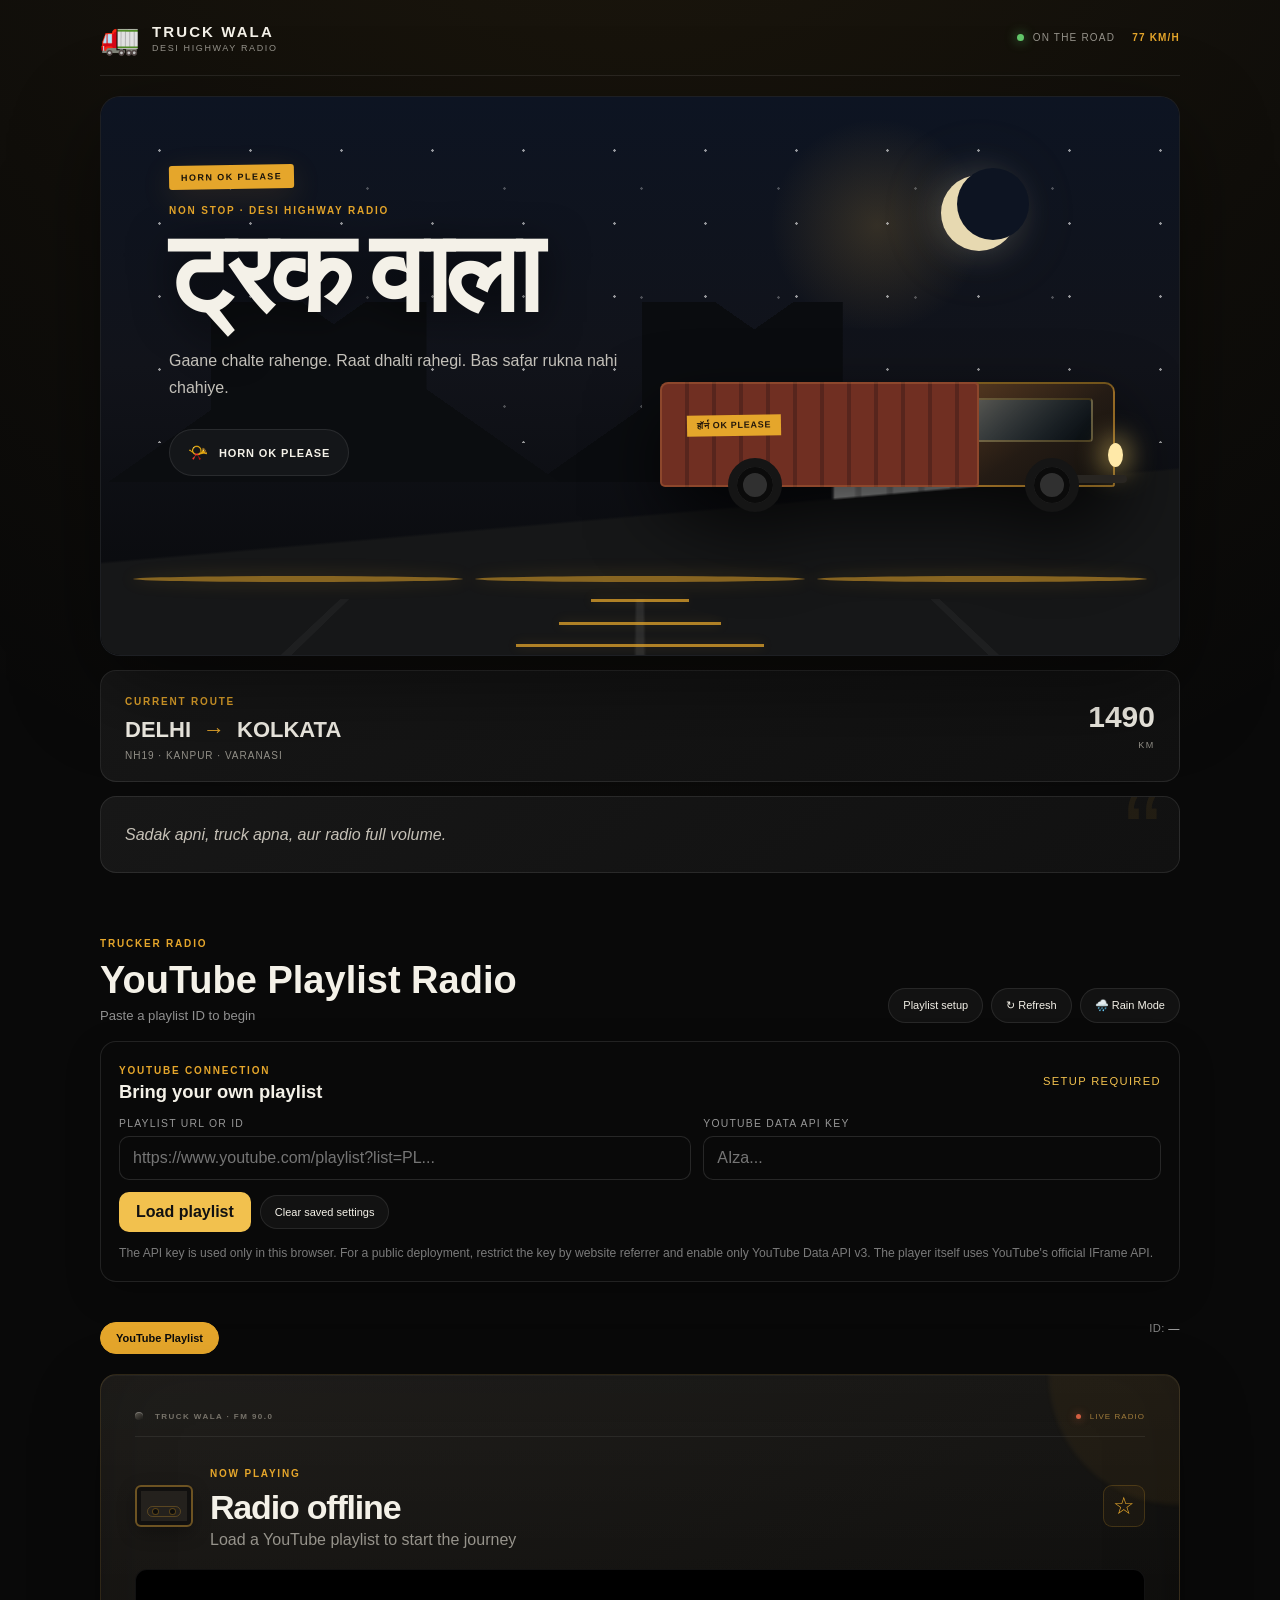
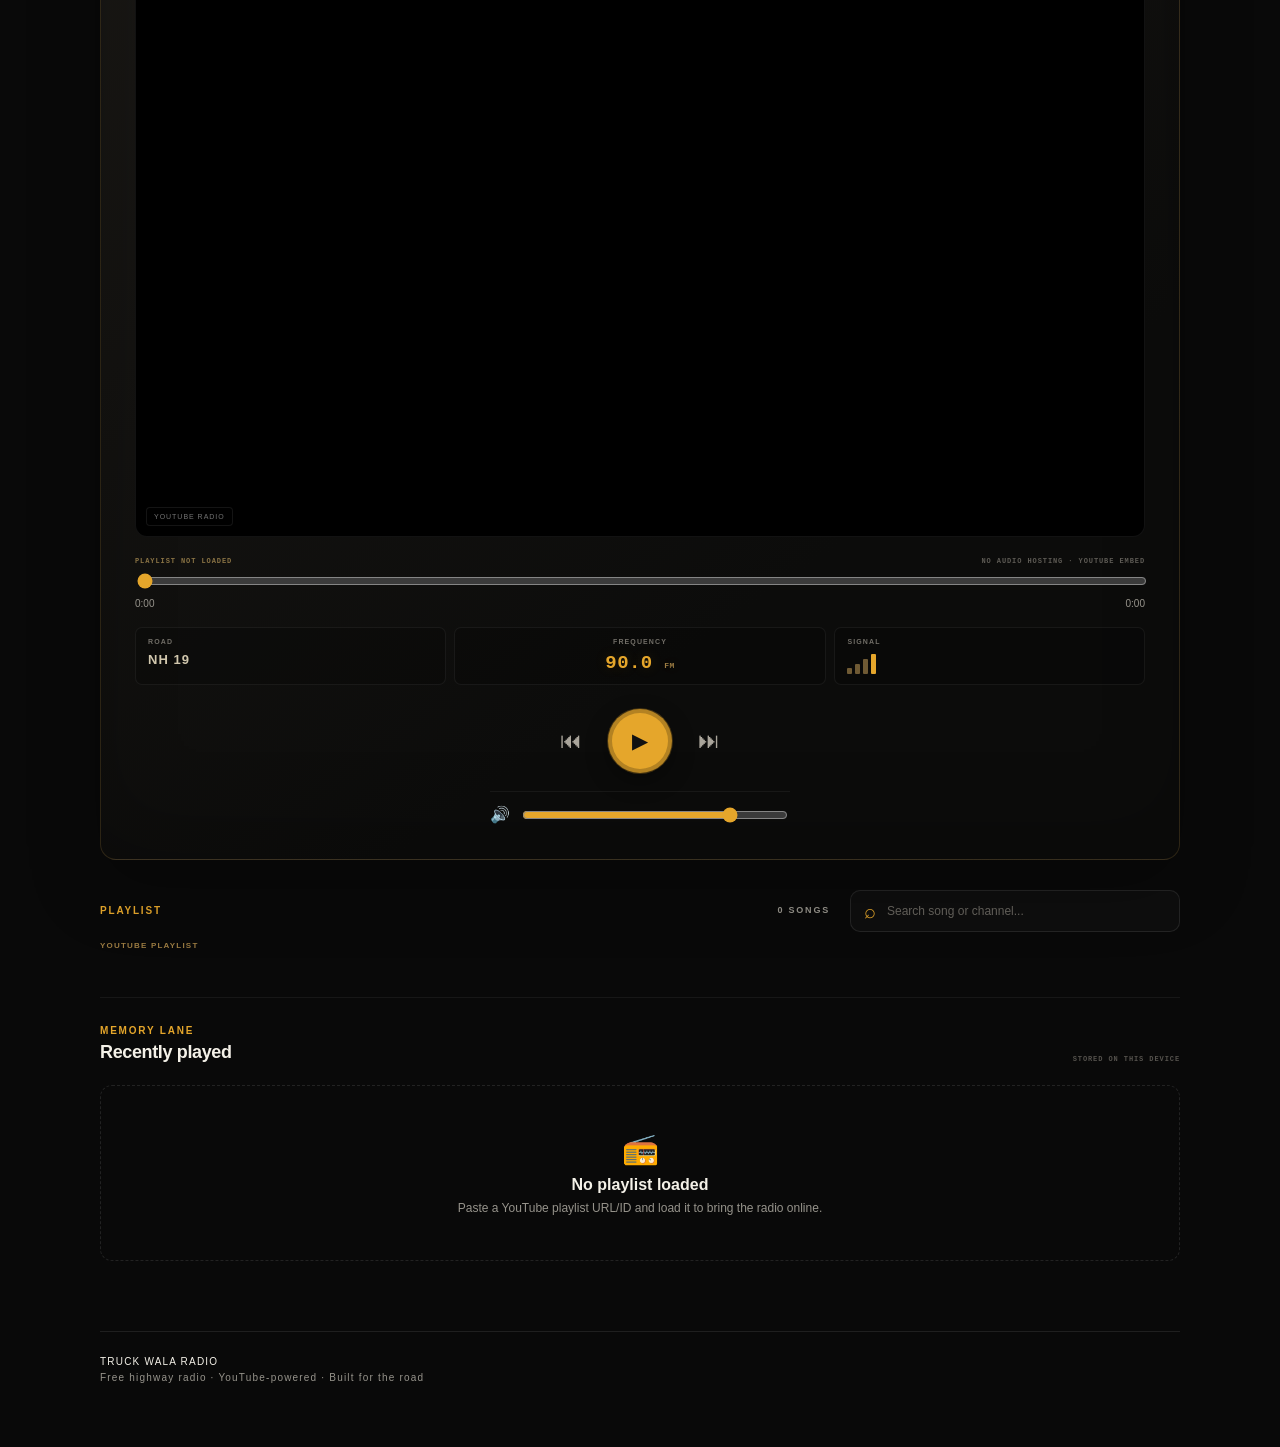
==== index.html @ b1119cc5 "1st Demo" ====
<!DOCTYPE html>
<html lang="en">
<head>
    <meta charset="UTF-8">
    <meta name="viewport" content="width=device-width, initial-scale=1.0">
    <title>Truck Wala Radio — Desi Highway Radio</title>
    <meta name="description" content="Truck Wala Radio — a YouTube-powered desi highway radio experience.">
    <meta name="theme-color" content="#101010">
    <meta name="color-scheme" content="dark">
    <meta property="og:title" content="Truck Wala Radio — Desi Highway Radio">
    <meta property="og:description" content="Paste a YouTube playlist and turn it into a highway radio.">
    <meta property="og:type" content="website">
    <meta name="twitter:card" content="summary_large_image">
    <link rel="manifest" href="manifest.json">
    <link rel="icon" href="favicon.svg" type="image/svg+xml">
    <link rel="stylesheet" href="css/style.css">
</head>
<body>
<div class="app-shell">
    <header class="topbar">
        <a class="brand" href="#" aria-label="Truck Wala Radio home">
            <span class="brand-icon">🚛</span>
            <span><strong>TRUCK WALA</strong><small>DESI HIGHWAY RADIO</small></span>
        </a>
        <div class="top-status"><span class="status-dot"></span><span>ON THE ROAD</span><strong id="speed">77 KM/H</strong></div>
    </header>

    <main>
        <section class="hero">
            <div class="sky"></div><div class="stars"></div><div class="moon"></div><div class="distant-hills"></div>
            <div class="hero-copy">
                <div class="truck-sign">HORN OK PLEASE</div>
                <p class="eyebrow">NON STOP · DESI HIGHWAY RADIO</p>
                <h1>ट्रक वाला</h1>
                <p class="hero-subtitle">Gaane chalte rahenge. Raat dhalti rahegi. Bas safar rukna nahi chahiye.</p>
                <button class="horn-button" id="hornButton" type="button"><span class="horn-icon">📯</span><span>HORN OK PLEASE</span></button>
            </div>
            <div class="truck-visual" aria-hidden="true"><div class="truck-body"><div class="truck-cabin"><div class="windshield"></div><div class="headlight"></div><div class="bumper"></div></div><div class="truck-bed"></div><div class="wheel wheel-front"></div><div class="wheel wheel-back"></div></div></div>
            <div class="highway" aria-hidden="true"><div class="road"></div><div class="road-line road-line-a"></div><div class="road-line road-line-b"></div><div class="road-line road-line-c"></div></div>
            <div class="road-lights" aria-hidden="true"><span></span><span></span><span></span></div>
        </section>

        <section class="route-card"><div><span class="label">CURRENT ROUTE</span><div class="route"><strong>DELHI</strong><span>→</span><strong>KOLKATA</strong></div><p>NH19 · KANPUR · VARANASI</p></div><div class="distance"><strong>1490</strong><span>KM</span></div></section>
        <section class="shayari-card"><span class="quote-mark">“</span><p id="shayari">Raat lambi hai, safar bhi lamba hai... gaane chalte rehne do.</p></section>

        <section class="radio-section">
            <div class="section-heading">
                <div><span class="label">TRUCKER RADIO</span><h2 id="playlistName">YouTube Playlist Radio</h2><p id="playlistOwner" class="playlist-owner">Paste a playlist ID to begin</p></div>
                <div class="heading-actions"><button class="mode-button" id="setupToggleButton" type="button">Playlist setup</button><button class="mode-button" id="refreshPlaylistButton" type="button">↻ Refresh</button><button class="mode-button" id="rainButton" type="button">🌧️ Rain Mode</button></div>
            </div>

            <section class="playlist-setup" id="setupPanel">
                <div class="setup-heading"><div><span class="label">YOUTUBE CONNECTION</span><h3>Bring your own playlist</h3></div><span id="playlistConnectionStatus">SETUP REQUIRED</span></div>
                <div class="setup-grid">
                    <label><span>PLAYLIST URL OR ID</span><input id="playlistInput" type="text" placeholder="https://www.youtube.com/playlist?list=PL..." autocomplete="off"></label>
                    <label><span>YOUTUBE DATA API KEY</span><input id="apiKeyInput" type="password" placeholder="AIza..." autocomplete="off"></label>
                </div>
                <div class="setup-actions"><button id="loadPlaylistButton" class="primary-action" type="button">Load playlist</button><button id="clearSettingsButton" class="mode-button" type="button">Clear saved settings</button></div>
                <p class="setup-help">The API key is used only in this browser. For a public deployment, restrict the key by website referrer and enable only YouTube Data API v3. The player itself uses YouTube's official IFrame API.</p>
            </section>

            <div class="language-tabs" aria-label="Playlist information"><span class="language-tab active">YouTube Playlist</span><span class="playlist-id-badge">ID: <strong id="playlistIdReadout">—</strong></span></div>

            <div class="player-card dashboard-player">
                <div class="dashboard-top"><div class="dashboard-screw"></div><span class="dashboard-label">TRUCK WALA · FM 90.0</span><span class="dashboard-live"><i></i> LIVE RADIO</span></div>
                <div class="now-playing"><div class="cassette-icon" aria-hidden="true"><span></span><span></span></div><div class="now-playing-copy"><span class="playing-label">NOW PLAYING</span><h2 id="songTitle">Radio offline</h2><p id="songArtist">Load a YouTube playlist to start the journey</p></div><button id="favoriteButton" class="favorite-button" type="button" aria-label="Add to favorites" aria-pressed="false">☆</button></div>
                <div class="youtube-container"><div id="youtube-player"></div><div class="video-overlay-label">YOUTUBE RADIO</div></div>
                <div class="player-status-row"><span id="playerAvailability">PLAYLIST NOT LOADED</span><span>NO AUDIO HOSTING · YOUTUBE EMBED</span></div>
                <div id="playerNotice" class="player-notice" hidden></div>
                <div class="progress-area"><input id="seekBar" type="range" min="0" max="100" value="0" aria-label="Song progress"><div class="time-row"><span id="currentTime">0:00</span><span id="duration">0:00</span></div></div>
                <div class="dashboard-readouts"><div><span>ROAD</span><strong>NH 19</strong></div><div class="tuning"><span>FREQUENCY</span><strong>90.0 <small>FM</small></strong></div><div><span>SIGNAL</span><strong class="signal-bars"><i></i><i></i><i></i><i></i></strong></div></div>
                <div class="player-controls"><button id="previousButton" class="control-button" type="button" aria-label="Previous song">⏮</button><button id="playButton" class="play-button" type="button" aria-label="Play or pause">▶</button><button id="nextButton" class="control-button" type="button" aria-label="Next song">⏭</button></div>
                <div class="volume-row"><span>🔊</span><input id="volumeBar" type="range" min="0" max="100" value="80" aria-label="Volume"></div>
            </div>

            <div class="playlist-toolbar"><div class="playlist-header"><span>PLAYLIST</span><strong id="songCount">0 SONGS</strong></div><label class="playlist-search"><span>⌕</span><input id="songSearch" type="search" placeholder="Search song or channel..." autocomplete="off"></label></div>
            <div class="playlist-meta"><span id="playlistLanguage">YOUTUBE PLAYLIST</span><span id="searchResultCount"></span></div>
            <div id="playlist" class="playlist"></div>
            <section class="recent-section" aria-labelledby="recentHeading"><div class="recent-heading"><div><span class="label">MEMORY LANE</span><h3 id="recentHeading">Recently played</h3></div><span>STORED ON THIS DEVICE</span></div><div id="recentList" class="recent-list"></div></section>
            <div id="emptyPlaylist" class="empty-playlist"><span>📻</span><strong>No playlist loaded</strong><p>Paste a YouTube playlist URL/ID and load it to bring the radio online.</p></div>
        </section>
    </main>
    <footer><p>TRUCK WALA RADIO</p><span>Free highway radio · YouTube-powered · Built for the road</span></footer>
</div>
<script src="https://www.youtube.com/iframe_api"></script>
<script src="js/youtube-data.js"></script>
<script src="js/songs.js"></script>
<script src="js/player.js"></script>
<script src="js/app.js"></script>
</body>
</html>
---- css/style.css ----
* {
    box-sizing: border-box;
}

:root {
    --bg: #090909;
    --surface: #111111;
    --surface-2: #171717;
    --border: rgba(255, 255, 255, 0.09);
    --text: #f4f1e8;
    --muted: #96938b;
    --accent: #e5a62b;
    --accent-soft: rgba(229, 166, 43, 0.14);
    --danger: #b94a35;
    --max-width: 1120px;
}

html {
    scroll-behavior: smooth;
}

body {
    margin: 0;
    background:
        radial-gradient(circle at 50% -10%, rgba(229, 166, 43, 0.09), transparent 35%),
        var(--bg);
    color: var(--text);
    font-family: Arial, Helvetica, sans-serif;
    min-height: 100vh;
}

button,
input {
    font: inherit;
}

button {
    cursor: pointer;
}

.app-shell {
    width: min(100%, var(--max-width));
    margin: auto;
    padding: 0 20px 40px;
}

.topbar {
    min-height: 76px;
    display: flex;
    align-items: center;
    justify-content: space-between;
    gap: 20px;
    border-bottom: 1px solid var(--border);
}

.brand {
    display: flex;
    align-items: center;
    gap: 12px;
    color: var(--text);
    text-decoration: none;
}

.brand-icon {
    font-size: 32px;
}

.brand strong,
.brand small {
    display: block;
}

.brand strong {
    font-size: 15px;
    letter-spacing: 0.14em;
}

.brand small {
    color: var(--muted);
    font-size: 9px;
    letter-spacing: 0.18em;
    margin-top: 3px;
}

.top-status {
    display: flex;
    align-items: center;
    gap: 9px;
    color: var(--muted);
    font-size: 10px;
    letter-spacing: 0.12em;
}

.top-status strong {
    color: var(--accent);
    margin-left: 8px;
}

.status-dot {
    width: 7px;
    height: 7px;
    border-radius: 50%;
    background: #62c76a;
    box-shadow: 0 0 12px rgba(98, 199, 106, 0.8);
}

.hero {
    min-height: 440px;
    margin-top: 20px;
    border: 1px solid var(--border);
    border-radius: 20px;
    overflow: hidden;
    position: relative;
    display: flex;
    align-items: flex-end;
    background:
        linear-gradient(180deg, rgba(0,0,0,0.05), rgba(0,0,0,0.9)),
        radial-gradient(circle at 70% 35%, rgba(229,166,43,0.18), transparent 20%),
        linear-gradient(145deg, #151515, #050505 65%);
}

.hero::before {
    content: "🚛";
    position: absolute;
    right: 7%;
    bottom: 5%;
    font-size: clamp(100px, 20vw, 230px);
    filter: grayscale(1);
    opacity: 0.82;
    transform: scaleX(-1);
}

.hero-glow {
    position: absolute;
    inset: auto 0 0;
    height: 35%;
    background: linear-gradient(transparent, rgba(229,166,43,0.08));
}

.hero-content {
    position: relative;
    z-index: 2;
    padding: clamp(28px, 6vw, 65px);
    max-width: 650px;
}

.eyebrow,
.label,
.playing-label,
.playlist-header {
    color: var(--accent);
    font-size: 10px;
    font-weight: 700;
    letter-spacing: 0.18em;
}

.hero h1 {
    margin: 10px 0 0;
    font-size: clamp(55px, 10vw, 105px);
    line-height: 0.95;
    letter-spacing: -0.05em;
}

.hero-subtitle {
    max-width: 430px;
    color: #c0bdb4;
    line-height: 1.6;
    margin: 20px 0 28px;
}

.horn-button,
.mode-button,
.language-tab {
    border: 1px solid var(--border);
    color: var(--text);
    background: rgba(255,255,255,0.04);
    border-radius: 999px;
}

.horn-button {
    display: inline-flex;
    gap: 10px;
    align-items: center;
    padding: 13px 18px;
    font-size: 11px;
    font-weight: 700;
    letter-spacing: 0.08em;
}

.horn-button:hover,
.mode-button:hover {
    border-color: rgba(229,166,43,0.55);
    background: var(--accent-soft);
}

.road-lights {
    position: absolute;
    bottom: 18px;
    left: 7%;
    right: 7%;
    display: flex;
    gap: 12px;
    opacity: 0.35;
}

.road-lights span {
    height: 2px;
    flex: 1;
    background: linear-gradient(90deg, transparent, var(--accent), transparent);
}

.route-card,
.shayari-card,
.player-card {
    border: 1px solid var(--border);
    background: linear-gradient(145deg, var(--surface-2), var(--surface));
    border-radius: 16px;
}

.route-card {
    margin-top: 14px;
    padding: 20px 24px;
    display: flex;
    justify-content: space-between;
    align-items: center;
}

.route {
    display: flex;
    align-items: center;
    gap: 12px;
    margin-top: 8px;
    font-size: 22px;
}

.route span {
    color: var(--accent);
}

.route-card p {
    margin: 7px 0 0;
    color: var(--muted);
    font-size: 10px;
    letter-spacing: 0.1em;
}

.distance {
    text-align: right;
}

.distance strong {
    display: block;
    font-size: 30px;
}

.distance span {
    color: var(--muted);
    font-size: 9px;
    letter-spacing: 0.18em;
}

.shayari-card {
    margin-top: 14px;
    padding: 24px;
    position: relative;
    overflow: hidden;
}

.quote-mark {
    position: absolute;
    right: 18px;
    top: -20px;
    font-size: 110px;
    line-height: 1;
    color: var(--accent);
    opacity: 0.08;
}

.shayari-card p {
    margin: 0;
    color: #c6c1b7;
    font-style: italic;
    line-height: 1.7;
}

.radio-section {
    margin-top: 60px;
}

.section-heading {
    display: flex;
    align-items: flex-end;
    justify-content: space-between;
    gap: 20px;
}

.section-heading h2 {
    margin: 8px 0 0;
    font-size: clamp(25px, 5vw, 38px);
}

.mode-button {
    padding: 10px 14px;
    font-size: 11px;
}

.language-tabs {
    display: flex;
    gap: 8px;
    overflow-x: auto;
    padding: 20px 0;
    scrollbar-width: none;
}

.language-tabs::-webkit-scrollbar {
    display: none;
}

.language-tab {
    padding: 9px 15px;
    white-space: nowrap;
    color: var(--muted);
    font-size: 11px;
}

.language-tab.active {
    color: #0c0c0c;
    background: var(--accent);
    border-color: var(--accent);
    font-weight: 700;
}

.player-card {
    padding: clamp(20px, 5vw, 34px);
}

.now-playing {
    margin-bottom: 18px;
}

.now-playing h2 {
    margin: 7px 0 4px;
    font-size: clamp(25px, 5vw, 38px);
}

.now-playing p {
    color: var(--muted);
    margin: 0;
}

.youtube-container {
    position: relative;
    width: 100%;
    aspect-ratio: 16 / 9;
    overflow: hidden;
    border-radius: 12px;
    background: #000;
    margin: 20px 0;
}

.youtube-container iframe {
    width: 100%;
    height: 100%;
    border: 0;
}

.progress-area input,
.volume-row input {
    width: 100%;
    accent-color: var(--accent);
}

.time-row {
    display: flex;
    justify-content: space-between;
    color: var(--muted);
    font-size: 10px;
    margin-top: 5px;
}

.player-controls {
    display: flex;
    align-items: center;
    justify-content: center;
    gap: 20px;
    margin: 20px 0;
}

.control-button,
.play-button {
    border: 0;
    color: var(--text);
    background: transparent;
}

.control-button {
    font-size: 22px;
}

.play-button {
    width: 58px;
    height: 58px;
    border-radius: 50%;
    color: #111;
    background: var(--accent);
    font-size: 21px;
    box-shadow: 0 0 30px rgba(229,166,43,0.15);
}

.volume-row {
    max-width: 300px;
    margin: auto;
    display: flex;
    align-items: center;
    gap: 10px;
}

.playlist-header {
    display: flex;
    justify-content: space-between;
    margin: 30px 2px 10px;
}

.playlist-header strong {
    color: var(--muted);
    font-size: 9px;
}

.playlist {
    display: grid;
    gap: 4px;
}

.song-row {
    width: 100%;
    border: 1px solid transparent;
    background: transparent;
    color: var(--text);
    padding: 14px 12px;
    display: grid;
    grid-template-columns: 42px 1fr auto;
    align-items: center;
    text-align: left;
    border-radius: 10px;
}

.song-row:hover {
    background: rgba(255,255,255,0.035);
}

.song-row.active {
    border-color: rgba(229,166,43,0.2);
    background: var(--accent-soft);
}

.song-number {
    color: var(--muted);
    font-size: 11px;
}

.song-name {
    font-size: 14px;
    font-weight: 600;
}

.song-artist {
    color: var(--muted);
    font-size: 11px;
    margin-top: 3px;
}

.song-play {
    color: var(--accent);
}

footer {
    border-top: 1px solid var(--border);
    margin-top: 70px;
    padding: 24px 0;
    color: var(--muted);
    font-size: 10px;
    letter-spacing: 0.12em;
}

footer p {
    color: var(--text);
    margin: 0 0 5px;
}

.rain-mode::before {
    content: "";
    position: fixed;
    inset: 0;
    pointer-events: none;
    z-index: 50;
    opacity: 0.16;
    background-image:
        linear-gradient(105deg, transparent 46%, rgba(180,210,255,0.7) 47%, transparent 49%);
    background-size: 12px 24px;
    animation: rain 0.25s linear infinite;
}

@keyframes rain {
    to {
        background-position: 12px 24px;
    }
}

@media (max-width: 650px) {
    .app-shell {
        padding-inline: 12px;
    }

    .topbar {
        min-height: 64px;
    }

    .top-status span:not(.status-dot),
    .top-status strong {
        display: none;
    }

    .hero {
        min-height: 400px;
    }

    .route-card {
        padding: 17px;
    }

    .route {
        font-size: 17px;
    }

    .distance strong {
        font-size: 23px;
    }

    .section-heading {
        align-items: flex-start;
        flex-direction: column;
    }

    .youtube-container {
        aspect-ratio: 16 / 9;
    }
}


/* =========================================================
   TRUCK WALA CINEMATIC HERO
   ========================================================= */

.hero {
    min-height: 560px;
    margin-top: 20px;
    border: 1px solid rgba(255,255,255,0.09);
    border-radius: 20px;
    overflow: hidden;
    position: relative;
    isolation: isolate;
    display: block;
    background: #07090d;
    box-shadow:
        0 30px 90px rgba(0,0,0,0.45),
        inset 0 1px rgba(255,255,255,0.04);
}

.hero .sky {
    position: absolute;
    inset: 0;
    z-index: -8;
    background:
        radial-gradient(circle at 72% 23%, rgba(246,190,78,0.16), transparent 12%),
        linear-gradient(180deg, #0d1422 0%, #11131a 48%, #08090b 100%);
}

.stars {
    position: absolute;
    inset: 0 0 38%;
    z-index: -7;
    opacity: 0.75;
    background-image:
        radial-gradient(circle, rgba(255,255,255,0.75) 0 1px, transparent 1.5px),
        radial-gradient(circle, rgba(255,255,255,0.35) 0 1px, transparent 1.5px);
    background-size: 91px 73px, 137px 109px;
    background-position: 13px 17px, 61px 37px;
}

.moon {
    position: absolute;
    width: 76px;
    height: 76px;
    right: 15%;
    top: 14%;
    border-radius: 50%;
    z-index: -5;
    background: #e7d9b1;
    box-shadow:
        0 0 35px rgba(231,217,177,0.24),
        0 0 90px rgba(231,217,177,0.08);
}

.moon::after {
    content: "";
    position: absolute;
    width: 72px;
    height: 72px;
    left: 16px;
    top: -7px;
    border-radius: 50%;
    background: #0d1422;
}

.distant-hills {
    position: absolute;
    left: -5%;
    right: -5%;
    bottom: 31%;
    height: 180px;
    z-index: -4;
    background:
        linear-gradient(145deg, transparent 50%, #0b0d10 50%) 0 100% / 32% 100% no-repeat,
        linear-gradient(215deg, transparent 50%, #0b0d10 50%) 22% 100% / 37% 100% no-repeat,
        linear-gradient(145deg, transparent 50%, #0a0c0f 50%) 53% 100% / 30% 100% no-repeat,
        linear-gradient(215deg, transparent 50%, #0a0c0f 50%) 76% 100% / 34% 100% no-repeat;
}

.hero-copy {
    position: relative;
    z-index: 5;
    width: min(650px, 65%);
    padding: clamp(35px, 6vw, 68px);
}

.truck-sign {
    display: inline-block;
    padding: 7px 12px;
    margin-bottom: 16px;
    color: #17120a;
    background: var(--accent);
    border-radius: 3px;
    font-size: 9px;
    font-weight: 900;
    letter-spacing: 0.16em;
    transform: rotate(-1deg);
    box-shadow: 0 8px 30px rgba(229,166,43,0.13);
}

.hero-copy h1 {
    margin: 8px 0 0;
    font-size: clamp(58px, 10vw, 112px);
    line-height: 0.9;
    letter-spacing: -0.06em;
    text-shadow: 0 10px 40px rgba(0,0,0,0.65);
}

.hero-copy .eyebrow {
    margin: 0;
}

.hero-subtitle {
    position: relative;
    max-width: 450px;
    color: #c3c0b9;
    line-height: 1.7;
    margin: 22px 0 28px;
}

.horn-button {
    position: relative;
    overflow: hidden;
    transition: transform 160ms ease, background 160ms ease, border-color 160ms ease;
}

.horn-button::before {
    content: "";
    position: absolute;
    inset: 0;
    background: linear-gradient(110deg, transparent, rgba(255,255,255,0.08), transparent);
    transform: translateX(-120%);
    transition: transform 450ms ease;
}

.horn-button:hover::before {
    transform: translateX(120%);
}

.horn-icon {
    font-size: 16px;
}

.truck-visual {
    position: absolute;
    z-index: 3;
    right: 4%;
    bottom: 22%;
    width: min(520px, 48%);
    height: 230px;
    pointer-events: none;
    filter: drop-shadow(0 30px 35px rgba(0,0,0,0.7));
}

.truck-body {
    position: absolute;
    left: 8%;
    right: 4%;
    bottom: 45px;
    height: 120px;
}

.truck-cabin {
    position: absolute;
    right: 0;
    bottom: 0;
    width: 37%;
    height: 105px;
    border-radius: 10px 10px 3px 3px;
    background:
        linear-gradient(145deg, #5a3b21, #241b14 55%, #12100e);
    border: 2px solid rgba(229,166,43,0.45);
}

.windshield {
    position: absolute;
    left: 14%;
    right: 12%;
    top: 14%;
    height: 43%;
    border: 2px solid rgba(229,166,43,0.25);
    border-radius: 4px;
    background:
        linear-gradient(135deg, rgba(115,159,182,0.35), rgba(4,10,16,0.9));
}

.headlight {
    position: absolute;
    right: -10px;
    bottom: 18px;
    width: 15px;
    height: 24px;
    border-radius: 50%;
    background: #ffe9a8;
    box-shadow: 0 0 24px 9px rgba(255,218,113,0.4);
}

.bumper {
    position: absolute;
    right: -14px;
    bottom: 2px;
    width: 70px;
    height: 8px;
    border-radius: 8px;
    background: #282521;
}

.truck-bed {
    position: absolute;
    left: 0;
    bottom: 0;
    width: 70%;
    height: 105px;
    border-radius: 8px 4px 4px 5px;
    background:
        repeating-linear-gradient(
            90deg,
            #702f22 0 23px,
            #57251d 23px 27px
        );
    border: 2px solid rgba(210,126,67,0.3);
}

.truck-bed::before {
    content: "हॉर्न OK PLEASE";
    position: absolute;
    left: 8%;
    top: 30%;
    padding: 5px 10px;
    color: #24180b;
    background: var(--accent);
    font-size: 9px;
    font-weight: 900;
    letter-spacing: 0.08em;
    transform: rotate(-1deg);
}

.wheel {
    position: absolute;
    bottom: -25px;
    width: 54px;
    height: 54px;
    border: 9px solid #151515;
    border-radius: 50%;
    background: #303030;
    box-shadow: inset 0 0 0 6px #0b0b0b;
}

.wheel-front {
    right: 8%;
}

.wheel-back {
    left: 15%;
}

.highway {
    position: absolute;
    left: 0;
    right: 0;
    bottom: 0;
    height: 34%;
    z-index: 2;
    overflow: hidden;
    background:
        linear-gradient(175deg, transparent 0 34%, #161718 35% 100%);
}

.road {
    position: absolute;
    inset: 24% -10% -40%;
    transform: perspective(220px) rotateX(28deg);
    transform-origin: 50% 100%;
    background:
        linear-gradient(90deg, transparent 49.4%, rgba(255,255,255,0.09) 49.7% 50.3%, transparent 50.6%);
}

.road::after {
    content: "";
    position: absolute;
    inset: 0;
    background:
        linear-gradient(90deg,
            transparent 0 16%,
            rgba(255,255,255,0.03) 16% 17%,
            transparent 17% 83%,
            rgba(255,255,255,0.03) 83% 84%,
            transparent 84%);
}

.road-line {
    position: absolute;
    width: 9%;
    height: 3px;
    left: 45.5%;
    background: rgba(229,166,43,0.75);
    box-shadow: 0 0 12px rgba(229,166,43,0.18);
}

.road-line-a {
    bottom: 28%;
}

.road-line-b {
    bottom: 16%;
    width: 15%;
    left: 42.5%;
}

.road-line-c {
    bottom: 4%;
    width: 23%;
    left: 38.5%;
}

.road-lights {
    position: absolute;
    z-index: 4;
    left: 3%;
    right: 3%;
    bottom: 13%;
    display: flex;
    justify-content: space-between;
    opacity: 0.55;
}

.road-lights span {
    width: 6px;
    height: 6px;
    border-radius: 50%;
    background: #e5a62b;
    box-shadow: 0 0 16px 5px rgba(229,166,43,0.18);
    animation: roadLight 1.7s ease-in-out infinite alternate;
}

.road-lights span:nth-child(2) {
    animation-delay: 0.5s;
}

.road-lights span:nth-child(3) {
    animation-delay: 1s;
}

@keyframes roadLight {
    from { opacity: 0.35; }
    to { opacity: 1; }
}

@media (max-width: 760px) {
    .hero {
        min-height: 590px;
    }

    .hero-copy {
        width: 100%;
        padding: 32px 24px;
    }

    .hero-copy h1 {
        font-size: clamp(56px, 19vw, 88px);
    }

    .truck-visual {
        right: -4%;
        bottom: 22%;
        width: 78%;
        transform: scale(0.85);
        transform-origin: right bottom;
    }

    .moon {
        right: 13%;
        top: 11%;
        width: 55px;
        height: 55px;
    }

    .moon::after {
        width: 53px;
        height: 53px;
        left: 12px;
        top: -5px;
    }
}

@media (max-width: 480px) {
    .hero {
        min-height: 570px;
    }

    .hero-copy {
        padding: 27px 20px;
    }

    .hero-subtitle {
        max-width: 320px;
        font-size: 13px;
    }

    .truck-visual {
        width: 100%;
        right: -14%;
        bottom: 20%;
        transform: scale(0.7);
    }

    .highway {
        height: 31%;
    }
}


/* =========================================================
   TRUCK DASHBOARD PLAYER
   ========================================================= */

.dashboard-player {
    position: relative;
    overflow: hidden;
    background:
        linear-gradient(180deg, rgba(255,255,255,0.025), transparent 20%),
        linear-gradient(145deg, #1b1916, #0c0c0b 70%);
    border-color: rgba(210,160,73,0.16);
    box-shadow:
        inset 0 1px rgba(255,255,255,0.04),
        inset 0 -30px 80px rgba(0,0,0,0.2),
        0 24px 70px rgba(0,0,0,0.25);
}

.dashboard-player::before {
    content: "";
    position: absolute;
    width: 260px;
    height: 260px;
    right: -130px;
    top: -130px;
    border-radius: 50%;
    background: rgba(229,166,43,0.055);
    filter: blur(2px);
}

.dashboard-top {
    display: flex;
    align-items: center;
    gap: 12px;
    min-height: 28px;
    margin-bottom: 26px;
    padding-bottom: 12px;
    border-bottom: 1px solid rgba(255,255,255,0.07);
}

.dashboard-label {
    color: #77736a;
    font-size: 8px;
    font-weight: 800;
    letter-spacing: 0.18em;
}

.dashboard-live {
    margin-left: auto;
    color: #9c7a3d;
    font-size: 8px;
    letter-spacing: 0.13em;
}

.dashboard-live i {
    display: inline-block;
    width: 5px;
    height: 5px;
    margin-right: 5px;
    border-radius: 50%;
    background: #d25b43;
    box-shadow: 0 0 9px rgba(210,91,67,0.7);
    animation: dashboardPulse 1.2s infinite alternate;
}

.dashboard-screw {
    width: 8px;
    height: 8px;
    border-radius: 50%;
    background: linear-gradient(145deg, #5e5a51, #171614);
    box-shadow: inset 0 1px rgba(255,255,255,0.25);
}

@keyframes dashboardPulse {
    from { opacity: 0.45; }
    to { opacity: 1; }
}

.dashboard-player .now-playing {
    display: flex;
    align-items: center;
    gap: 17px;
    margin-bottom: 20px;
}

.cassette-icon {
    position: relative;
    flex: 0 0 auto;
    width: 58px;
    height: 42px;
    border: 2px solid rgba(229,166,43,0.38);
    border-radius: 6px;
    background: #24211d;
    box-shadow:
        inset 0 0 0 4px #11100f,
        0 6px 18px rgba(0,0,0,0.3);
}

.cassette-icon::before {
    content: "";
    position: absolute;
    left: 10px;
    right: 10px;
    bottom: 8px;
    height: 9px;
    border: 1px solid rgba(229,166,43,0.28);
    border-radius: 8px;
}

.cassette-icon span {
    position: absolute;
    bottom: 10px;
    width: 7px;
    height: 7px;
    border-radius: 50%;
    background: #0d0d0c;
    border: 1px solid rgba(229,166,43,0.35);
}

.cassette-icon span:first-child {
    left: 15px;
}

.cassette-icon span:last-child {
    right: 15px;
}

.dashboard-player .now-playing h2 {
    font-size: clamp(24px, 4vw, 34px);
    letter-spacing: -0.035em;
}

.dashboard-player .youtube-container {
    border: 1px solid rgba(255,255,255,0.07);
    box-shadow: inset 0 0 40px rgba(0,0,0,0.5);
}

.video-overlay-label {
    position: absolute;
    left: 10px;
    bottom: 10px;
    padding: 5px 7px;
    color: rgba(255,255,255,0.45);
    background: rgba(0,0,0,0.65);
    border: 1px solid rgba(255,255,255,0.08);
    border-radius: 4px;
    font-size: 7px;
    letter-spacing: 0.14em;
    pointer-events: none;
}

.dashboard-readouts {
    display: grid;
    grid-template-columns: 1fr 1.2fr 1fr;
    gap: 8px;
    margin-top: 18px;
}

.dashboard-readouts > div {
    min-height: 58px;
    padding: 10px 12px;
    border: 1px solid rgba(255,255,255,0.06);
    border-radius: 7px;
    background: rgba(0,0,0,0.2);
}

.dashboard-readouts span {
    display: block;
    color: #716e67;
    font-size: 7px;
    font-weight: 800;
    letter-spacing: 0.16em;
}

.dashboard-readouts strong {
    display: block;
    margin-top: 7px;
    color: #d1c7ad;
    font-size: 13px;
    letter-spacing: 0.08em;
}

.dashboard-readouts .tuning {
    text-align: center;
}

.dashboard-readouts .tuning strong {
    color: var(--accent);
    font-family: "Courier New", monospace;
    font-size: 19px;
    letter-spacing: 0.02em;
    text-shadow: 0 0 14px rgba(229,166,43,0.16);
}

.dashboard-readouts .tuning small {
    font-size: 8px;
    color: #9b7b42;
}

.signal-bars {
    display: flex !important;
    align-items: flex-end;
    gap: 3px;
    height: 22px;
    margin-top: 4px;
}

.signal-bars i {
    display: block;
    width: 5px;
    height: 6px;
    border-radius: 1px;
    background: #6f5a34;
}

.signal-bars i:nth-child(2) { height: 10px; }
.signal-bars i:nth-child(3) { height: 15px; }
.signal-bars i:nth-child(4) { height: 20px; background: var(--accent); }

.dashboard-player .player-controls {
    margin: 24px 0 18px;
}

.dashboard-player .play-button {
    width: 64px;
    height: 64px;
    border: 4px solid rgba(0,0,0,0.22);
    box-shadow:
        0 0 0 1px rgba(229,166,43,0.25),
        0 8px 22px rgba(0,0,0,0.35);
}

.dashboard-player .control-button {
    color: #aaa59b;
    transition: color 140ms ease, transform 140ms ease;
}

.dashboard-player .control-button:hover {
    color: var(--accent);
    transform: translateY(-2px);
}

.dashboard-player .volume-row {
    padding-top: 13px;
    border-top: 1px solid rgba(255,255,255,0.055);
}

.dashboard-player .progress-area {
    padding-top: 4px;
}

.dashboard-player input[type="range"] {
    cursor: pointer;
}

@media (max-width: 560px) {
    .dashboard-readouts {
        grid-template-columns: 1fr 1fr;
    }

    .dashboard-readouts .tuning {
        order: -1;
        grid-column: 1 / -1;
    }

    .dashboard-player .now-playing {
        align-items: flex-start;
    }

    .cassette-icon {
        width: 48px;
        height: 36px;
    }

    .dashboard-live {
        display: none;
    }
}


/* =========================================================
   PLAYLIST EXPERIENCE
   ========================================================= */

.playlist-toolbar {
    display: grid;
    grid-template-columns: 1fr minmax(220px, 330px);
    gap: 20px;
    align-items: center;
    margin-top: 30px;
}

.playlist-toolbar .playlist-header {
    margin: 0;
}

.playlist-search {
    min-height: 42px;
    display: flex;
    align-items: center;
    gap: 9px;
    padding: 0 13px;
    border: 1px solid var(--border);
    border-radius: 10px;
    background: rgba(255,255,255,0.025);
    transition: border-color 150ms ease, background 150ms ease;
}

.playlist-search:focus-within {
    border-color: rgba(229,166,43,0.4);
    background: rgba(229,166,43,0.035);
}

.playlist-search > span {
    color: var(--accent);
    font-size: 20px;
    line-height: 1;
}

.playlist-search input {
    width: 100%;
    border: 0;
    outline: 0;
    color: var(--text);
    background: transparent;
    font-size: 12px;
}

.playlist-search input::placeholder {
    color: #66635d;
}

.playlist-search input::-webkit-search-cancel-button {
    filter: grayscale(1);
}

.playlist-meta {
    min-height: 27px;
    display: flex;
    justify-content: space-between;
    align-items: center;
    color: #68655f;
    font-size: 8px;
    font-weight: 800;
    letter-spacing: 0.15em;
}

.playlist-meta span:first-child {
    color: #9b7b42;
}

.song-row {
    position: relative;
    min-height: 68px;
    overflow: hidden;
    transition:
        background 150ms ease,
        border-color 150ms ease,
        transform 150ms ease;
}

.song-row::before {
    content: "";
    position: absolute;
    left: 0;
    top: 9px;
    bottom: 9px;
    width: 2px;
    border-radius: 2px;
    background: transparent;
    transition: background 150ms ease;
}

.song-row:hover {
    transform: translateX(2px);
}

.song-row.active {
    border-color: rgba(229,166,43,0.22);
    background:
        linear-gradient(90deg, rgba(229,166,43,0.075), transparent 65%),
        var(--accent-soft);
}

.song-row.active::before {
    background: var(--accent);
}

.song-row.active .song-number {
    color: var(--accent);
}

.song-row.active .song-name {
    color: #fff4d6;
}

.song-row.active .song-play {
    display: flex;
    align-items: center;
    justify-content: center;
}

.playing-bars {
    height: 16px;
    display: flex;
    align-items: flex-end;
    gap: 2px;
}

.playing-bars i {
    width: 3px;
    height: 7px;
    border-radius: 2px;
    background: var(--accent);
    animation: playingBar 650ms ease-in-out infinite alternate;
}

.playing-bars i:nth-child(2) {
    height: 13px;
    animation-delay: 140ms;
}

.playing-bars i:nth-child(3) {
    height: 9px;
    animation-delay: 280ms;
}

@keyframes playingBar {
    from { transform: scaleY(0.45); }
    to { transform: scaleY(1); }
}

.song-row .song-play {
    min-width: 22px;
    text-align: center;
}

.song-row:not(.active) .song-play {
    opacity: 0.35;
    transition: opacity 150ms ease;
}

.song-row:not(.active):hover .song-play {
    opacity: 1;
    color: var(--accent);
}

.empty-playlist {
    padding: 45px 20px;
    text-align: center;
    border: 1px dashed rgba(255,255,255,0.1);
    border-radius: 12px;
    color: var(--muted);
}

.empty-playlist > span {
    display: block;
    font-size: 30px;
    margin-bottom: 10px;
}

.empty-playlist strong {
    display: block;
    color: var(--text);
}

.empty-playlist p {
    margin: 7px 0 0;
    font-size: 12px;
}

@media (max-width: 680px) {
    .playlist-toolbar {
        grid-template-columns: 1fr;
        gap: 12px;
    }

    .playlist-search {
        min-height: 44px;
    }

    .playlist-meta {
        padding-top: 3px;
    }
}


/* =========================================================
   V7 PRODUCTION PLAYER / MEMORY
   ========================================================= */

.now-playing-copy {
    min-width: 0;
    flex: 1;
}

.favorite-button {
    flex: 0 0 auto;
    width: 42px;
    height: 42px;
    border: 1px solid rgba(229,166,43,.2);
    border-radius: 9px;
    background: rgba(229,166,43,.045);
    color: var(--accent);
    font-size: 24px;
    line-height: 1;
    cursor: pointer;
    transition: transform 140ms ease, background 140ms ease, border-color 140ms ease;
}
.favorite-button:hover {
    transform: translateY(-1px);
    background: rgba(229,166,43,.11);
    border-color: rgba(229,166,43,.42);
}

.player-status-row {
    display: flex;
    justify-content: space-between;
    gap: 12px;
    margin-top: 9px;
    color: #5e5b55;
    font: 800 7px/1.4 "Courier New", monospace;
    letter-spacing: .13em;
}
.player-status-row #playerAvailability {
    color: #8b7445;
}
.player-status-row #playerAvailability.ready {
    color: #91a85d;
}

.player-notice {
    margin-top: 10px;
    padding: 10px 12px;
    border: 1px solid rgba(229,166,43,.2);
    border-radius: 7px;
    color: #b9a77d;
    background: rgba(229,166,43,.045);
    font-size: 10px;
    line-height: 1.5;
}

.recent-section {
    margin-top: 38px;
    padding-top: 22px;
    border-top: 1px solid rgba(255,255,255,.055);
}
.recent-heading {
    display: flex;
    align-items: flex-end;
    justify-content: space-between;
    gap: 16px;
    margin-bottom: 13px;
}
.recent-heading h3 {
    margin: 4px 0 0;
    font-size: 18px;
    letter-spacing: -.02em;
}
.recent-heading > span {
    color: #55524d;
    font: 800 7px/1 "Courier New", monospace;
    letter-spacing: .13em;
}
.recent-list {
    display: flex;
    gap: 9px;
    overflow-x: auto;
    padding: 2px 1px 7px;
    scrollbar-width: thin;
}
.recent-chip {
    flex: 0 0 190px;
    min-height: 62px;
    padding: 10px 12px;
    text-align: left;
    border: 1px solid rgba(255,255,255,.07);
    border-radius: 9px;
    background: rgba(255,255,255,.018);
    color: var(--text);
    cursor: pointer;
}
.recent-chip:hover {
    border-color: rgba(229,166,43,.28);
    background: rgba(229,166,43,.045);
}
.recent-chip strong,
.recent-chip span {
    display: block;
    overflow: hidden;
    text-overflow: ellipsis;
    white-space: nowrap;
}
.recent-chip strong {
    font-size: 10px;
}
.recent-chip span {
    margin-top: 5px;
    color: #66635d;
    font-size: 8px;
}
.recent-empty {
    color: #55524d;
    font-size: 9px;
    letter-spacing: .05em;
}

.song-row {
    display: grid;
    grid-template-columns: 42px minmax(0,1fr) 34px 28px;
    align-items: center;
    width: 100%;
    padding: 0 13px 0 0;
    border: 1px solid rgba(255,255,255,.055);
    border-radius: 8px;
    margin-bottom: 6px;
    background: rgba(255,255,255,.012);
    color: inherit;
    text-align: left;
    cursor: pointer;
}
.song-row .song-number {
    text-align: center;
}
.song-row .song-name,
.song-row .song-artist {
    display: block;
    overflow: hidden;
    text-overflow: ellipsis;
    white-space: nowrap;
}
.song-row .song-favorite {
    color: #7c6740;
    text-align: center;
    font-size: 15px;
}
.song-row.active .song-favorite {
    color: var(--accent);
}
.song-row .song-play {
    color: #9a958b;
    text-align: center;
}

@media (max-width: 560px) {
    .player-status-row {
        flex-direction: column;
        gap: 4px;
    }
    .recent-heading {
        align-items: flex-start;
        flex-direction: column;
    }
    .song-row {
        grid-template-columns: 36px minmax(0,1fr) 30px 24px;
    }
}

.song-row:not(.active) .song-play {
    font-size: 11px;
}
.song-row:hover .song-play {
    color: var(--accent);
}

/* V11 — YouTube playlist connection UI */
.heading-actions { display:flex; flex-wrap:wrap; gap:8px; justify-content:flex-end; }
.playlist-owner { margin:.35rem 0 0; color:rgba(255,255,255,.55); font-size:.82rem; max-width:600px; overflow:hidden; text-overflow:ellipsis; white-space:nowrap; }
.playlist-setup { margin:18px 0 20px; padding:18px; border:1px solid rgba(255,255,255,.1); border-radius:16px; background:rgba(10,10,10,.72); box-shadow:0 12px 35px rgba(0,0,0,.22); }
.playlist-setup[hidden] { display:none; }
.setup-heading { display:flex; align-items:center; justify-content:space-between; gap:20px; margin-bottom:15px; }
.setup-heading h3 { margin:3px 0 0; font-size:1.15rem; }
.setup-heading > span { font-size:.7rem; letter-spacing:.12em; color:#f2c14e; }
.setup-grid { display:grid; grid-template-columns:1.25fr 1fr; gap:12px; }
.setup-grid label { display:flex; flex-direction:column; gap:7px; }
.setup-grid label > span { font-size:.65rem; letter-spacing:.12em; color:rgba(255,255,255,.58); }
.setup-grid input { width:100%; box-sizing:border-box; padding:12px 13px; border:1px solid rgba(255,255,255,.12); border-radius:10px; background:#090909; color:#fff; outline:none; }
.setup-grid input:focus { border-color:rgba(242,193,78,.7); box-shadow:0 0 0 3px rgba(242,193,78,.08); }
.setup-actions { display:flex; gap:9px; align-items:center; margin-top:12px; }
.primary-action { border:0; border-radius:10px; padding:11px 17px; background:#f2c14e; color:#111; font-weight:800; cursor:pointer; }
.primary-action:disabled, .mode-button:disabled { opacity:.55; cursor:wait; }
.setup-help { margin:12px 0 0; color:rgba(255,255,255,.46); font-size:.76rem; line-height:1.55; }
.playlist-id-badge { margin-left:auto; color:rgba(255,255,255,.5); font-size:.7rem; letter-spacing:.04em; overflow:hidden; text-overflow:ellipsis; white-space:nowrap; max-width:60%; }
.playlist-id-badge strong { color:rgba(255,255,255,.78); font-weight:500; }
@media (max-width: 720px) {
  .heading-actions { justify-content:flex-start; }
  .setup-grid { grid-template-columns:1fr; }
  .setup-actions { flex-wrap:wrap; }
  .playlist-id-badge { max-width:52%; }
}
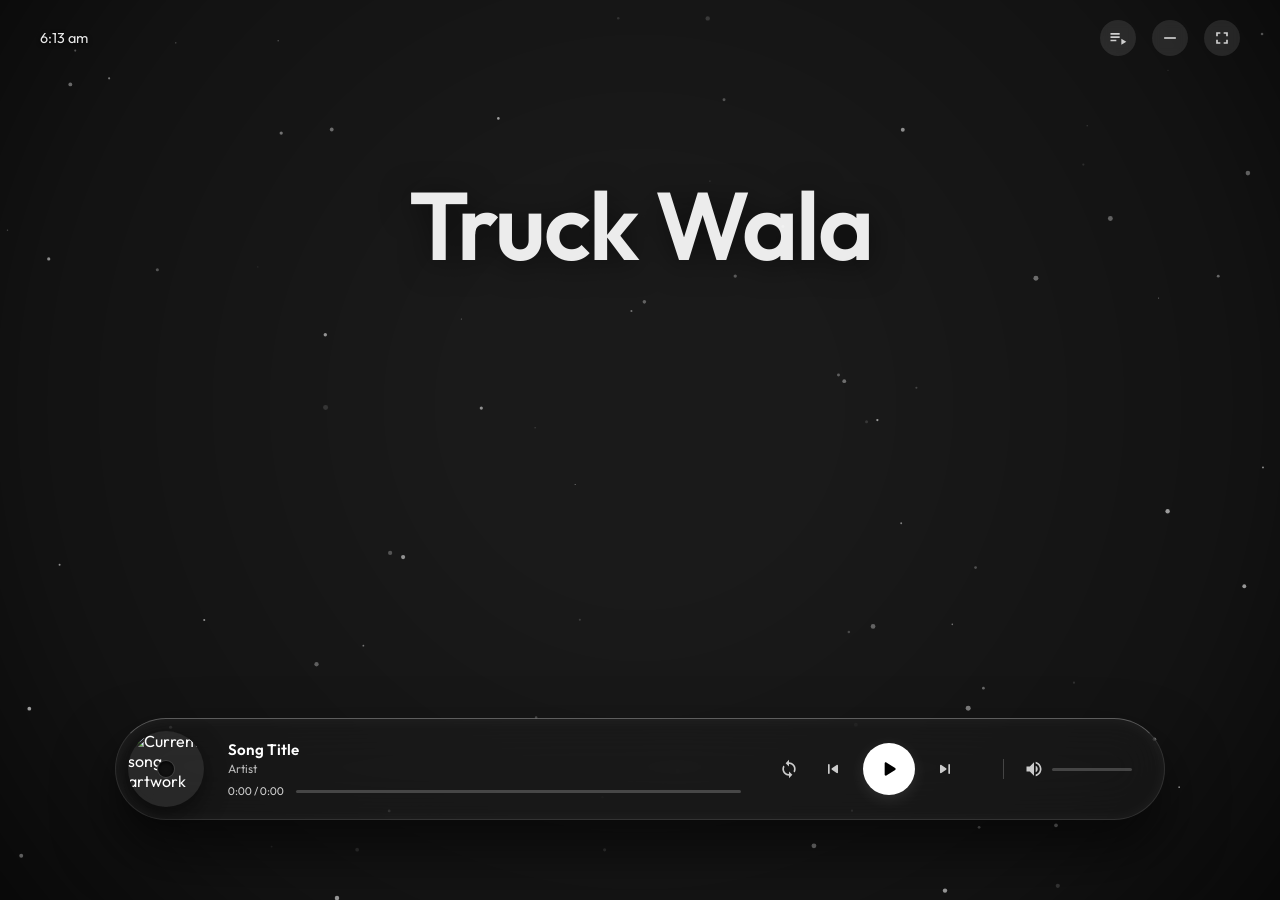
==== commit 98f853ac: "2nd Demo" ====
--- a/index.html
+++ b/index.html
@@ -1,91 +1,118 @@
-<!DOCTYPE html>
+<!doctype html>
 <html lang="en">
 <head>
-    <meta charset="UTF-8">
-    <meta name="viewport" content="width=device-width, initial-scale=1.0">
-    <title>Truck Wala Radio — Desi Highway Radio</title>
-    <meta name="description" content="Truck Wala Radio — a YouTube-powered desi highway radio experience.">
-    <meta name="theme-color" content="#101010">
-    <meta name="color-scheme" content="dark">
-    <meta property="og:title" content="Truck Wala Radio — Desi Highway Radio">
-    <meta property="og:description" content="Paste a YouTube playlist and turn it into a highway radio.">
-    <meta property="og:type" content="website">
-    <meta name="twitter:card" content="summary_large_image">
-    <link rel="manifest" href="manifest.json">
-    <link rel="icon" href="favicon.svg" type="image/svg+xml">
-    <link rel="stylesheet" href="css/style.css">
+  <meta charset="UTF-8">
+  <meta name="viewport" content="width=device-width, initial-scale=1.0">
+  <meta name="description" content="Truck Wala — the retro highway music experience.">
+  <meta name="theme-color" content="#1a1a1a">
+  <title>Truck Wala — The Retro Music Experience</title>
+  <link rel="icon" href="favicon.svg" type="image/svg+xml">
+  <link rel="stylesheet" href="css/style.css">
 </head>
 <body>
-<div class="app-shell">
-    <header class="topbar">
-        <a class="brand" href="#" aria-label="Truck Wala Radio home">
-            <span class="brand-icon">🚛</span>
-            <span><strong>TRUCK WALA</strong><small>DESI HIGHWAY RADIO</small></span>
-        </a>
-        <div class="top-status"><span class="status-dot"></span><span>ON THE ROAD</span><strong id="speed">77 KM/H</strong></div>
-    </header>
+  <canvas id="particles-canvas" aria-hidden="true"></canvas>
 
-    <main>
-        <section class="hero">
-            <div class="sky"></div><div class="stars"></div><div class="moon"></div><div class="distant-hills"></div>
-            <div class="hero-copy">
-                <div class="truck-sign">HORN OK PLEASE</div>
-                <p class="eyebrow">NON STOP · DESI HIGHWAY RADIO</p>
-                <h1>ट्रक वाला</h1>
-                <p class="hero-subtitle">Gaane chalte rahenge. Raat dhalti rahegi. Bas safar rukna nahi chahiye.</p>
-                <button class="horn-button" id="hornButton" type="button"><span class="horn-icon">📯</span><span>HORN OK PLEASE</span></button>
-            </div>
-            <div class="truck-visual" aria-hidden="true"><div class="truck-body"><div class="truck-cabin"><div class="windshield"></div><div class="headlight"></div><div class="bumper"></div></div><div class="truck-bed"></div><div class="wheel wheel-front"></div><div class="wheel wheel-back"></div></div></div>
-            <div class="highway" aria-hidden="true"><div class="road"></div><div class="road-line road-line-a"></div><div class="road-line road-line-b"></div><div class="road-line road-line-c"></div></div>
-            <div class="road-lights" aria-hidden="true"><span></span><span></span><span></span></div>
-        </section>
+  <header class="top-bar">
+    <div id="clock">12:00 pm</div>
+    <div class="window-controls">
+      <button class="icon-btn" id="btn-playlist" type="button" title="Playlist" aria-label="Open playlist">
+        <svg viewBox="0 0 24 24" aria-hidden="true"><path d="M3 10h11v2H3v-2zm0-4h11v2H3V6zm0 8h7v2H3v-2zm13-1v7l6-3.5-6-3.5z"/></svg>
+      </button>
+      <button class="icon-btn" id="btn-minimize" type="button" title="Minimize UI" aria-label="Minimize interface">
+        <svg viewBox="0 0 24 24" aria-hidden="true"><path d="M19 13H5v-2h14v2z"/></svg>
+      </button>
+      <button class="icon-btn" id="btn-fullscreen" type="button" title="Full Screen" aria-label="Toggle fullscreen">
+        <svg viewBox="0 0 24 24" aria-hidden="true"><path d="M7 14H5v5h5v-2H7v-3zm-2-4h2V7h3V5H5v5zm12 7h-3v2h5v-5h-2v3zM14 5v2h3v3h2V5h-5z"/></svg>
+      </button>
+    </div>
+  </header>
 
-        <section class="route-card"><div><span class="label">CURRENT ROUTE</span><div class="route"><strong>DELHI</strong><span>→</span><strong>KOLKATA</strong></div><p>NH19 · KANPUR · VARANASI</p></div><div class="distance"><strong>1490</strong><span>KM</span></div></section>
-        <section class="shayari-card"><span class="quote-mark">“</span><p id="shayari">Raat lambi hai, safar bhi lamba hai... gaane chalte rehne do.</p></section>
+  <main>
+    <h1 class="main-heading">Truck Wala</h1>
 
-        <section class="radio-section">
-            <div class="section-heading">
-                <div><span class="label">TRUCKER RADIO</span><h2 id="playlistName">YouTube Playlist Radio</h2><p id="playlistOwner" class="playlist-owner">Paste a playlist ID to begin</p></div>
-                <div class="heading-actions"><button class="mode-button" id="setupToggleButton" type="button">Playlist setup</button><button class="mode-button" id="refreshPlaylistButton" type="button">↻ Refresh</button><button class="mode-button" id="rainButton" type="button">🌧️ Rain Mode</button></div>
-            </div>
+    <section class="player-container" id="player-container" aria-label="Truck Wala music player">
+      <div class="poster-wrapper">
+        <img src="" alt="Current song artwork" class="poster" id="poster">
+      </div>
 
-            <section class="playlist-setup" id="setupPanel">
-                <div class="setup-heading"><div><span class="label">YOUTUBE CONNECTION</span><h3>Bring your own playlist</h3></div><span id="playlistConnectionStatus">SETUP REQUIRED</span></div>
-                <div class="setup-grid">
-                    <label><span>PLAYLIST URL OR ID</span><input id="playlistInput" type="text" placeholder="https://www.youtube.com/playlist?list=PL..." autocomplete="off"></label>
-                    <label><span>YOUTUBE DATA API KEY</span><input id="apiKeyInput" type="password" placeholder="AIza..." autocomplete="off"></label>
-                </div>
-                <div class="setup-actions"><button id="loadPlaylistButton" class="primary-action" type="button">Load playlist</button><button id="clearSettingsButton" class="mode-button" type="button">Clear saved settings</button></div>
-                <p class="setup-help">The API key is used only in this browser. For a public deployment, restrict the key by website referrer and enable only YouTube Data API v3. The player itself uses YouTube's official IFrame API.</p>
-            </section>
+      <div class="info">
+        <div class="title" id="songTitle">Song Title</div>
+        <div class="artist" id="songArtist">Artist</div>
+        <div class="progress-row">
+          <div class="time"><span id="currentTime">0:00</span> / <span id="duration">0:00</span></div>
+          <input type="range" id="seekBar" min="0" max="100" value="0" aria-label="Song progress">
+        </div>
+      </div>
 
-            <div class="language-tabs" aria-label="Playlist information"><span class="language-tab active">YouTube Playlist</span><span class="playlist-id-badge">ID: <strong id="playlistIdReadout">—</strong></span></div>
+      <div class="controls">
+        <button class="icon-btn player-control" id="btn-loop" type="button" title="Toggle loop" aria-label="Toggle loop">
+          <svg viewBox="0 0 24 24" aria-hidden="true"><path d="M12 4V1L8 5l4 4V6c3.31 0 6 2.69 6 6 0 1.01-.25 1.97-.7 2.8l1.46 1.46C19.54 15.03 20 13.57 20 12c0-4.42-3.58-8-8-8zm0 14c-3.31 0-6-2.69-6-6 0-1.01.25-1.97.7-2.8L5.24 7.74C4.46 8.97 4 10.43 4 12c0 4.42 3.58 8 8 8v3l4-4-4-4v3z"/></svg>
+        </button>
+        <button class="icon-btn player-control" id="btn-prev" type="button" title="Previous" aria-label="Previous song">
+          <svg viewBox="0 0 24 24" aria-hidden="true"><path d="M7 6c.55 0 1 .45 1 1v10c0 .55-.45 1-1 1s-1-.45-1-1V7c0-.55.45-1 1-1zm3.66 6.82l5.77 4.07c.66.47 1.58-.01 1.58-.82V7.93c0-.81-.91-1.28-1.58-.82l-5.77 4.07a1 1 0 0 0 0 1.64z"/></svg>
+        </button>
+        <button class="icon-btn btn-play" id="btn-play" type="button" title="Play" aria-label="Play">
+          <svg class="play-icon" viewBox="0 0 24 24" aria-hidden="true"><path d="M8 6.82v10.36c0 .79.87 1.27 1.54.84l8.14-5.18c.62-.39.62-1.29 0-1.69L9.54 5.98C8.87 5.55 8 6.03 8 6.82z"/></svg>
+          <svg class="pause-icon" viewBox="0 0 24 24" aria-hidden="true"><path d="M7 5h4v14H7V5zm6 0h4v14h-4V5z"/></svg>
+        </button>
+        <button class="icon-btn player-control" id="btn-next" type="button" title="Next" aria-label="Next song">
+          <svg viewBox="0 0 24 24" aria-hidden="true"><path d="M7.58 16.89l5.77-4.07a1 1 0 0 0 0-1.64L7.58 7.11C6.91 6.65 6 7.12 6 7.93v8.14c0 .81.91 1.28 1.58.82zM16 7v10c0 .55.45 1 1 1s1-.45 1-1V7c0-.55-.45-1-1-1s-1 .45-1 1z"/></svg>
+        </button>
+      </div>
 
-            <div class="player-card dashboard-player">
-                <div class="dashboard-top"><div class="dashboard-screw"></div><span class="dashboard-label">TRUCK WALA · FM 90.0</span><span class="dashboard-live"><i></i> LIVE RADIO</span></div>
-                <div class="now-playing"><div class="cassette-icon" aria-hidden="true"><span></span><span></span></div><div class="now-playing-copy"><span class="playing-label">NOW PLAYING</span><h2 id="songTitle">Radio offline</h2><p id="songArtist">Load a YouTube playlist to start the journey</p></div><button id="favoriteButton" class="favorite-button" type="button" aria-label="Add to favorites" aria-pressed="false">☆</button></div>
-                <div class="youtube-container"><div id="youtube-player"></div><div class="video-overlay-label">YOUTUBE RADIO</div></div>
-                <div class="player-status-row"><span id="playerAvailability">PLAYLIST NOT LOADED</span><span>NO AUDIO HOSTING · YOUTUBE EMBED</span></div>
-                <div id="playerNotice" class="player-notice" hidden></div>
-                <div class="progress-area"><input id="seekBar" type="range" min="0" max="100" value="0" aria-label="Song progress"><div class="time-row"><span id="currentTime">0:00</span><span id="duration">0:00</span></div></div>
-                <div class="dashboard-readouts"><div><span>ROAD</span><strong>NH 19</strong></div><div class="tuning"><span>FREQUENCY</span><strong>90.0 <small>FM</small></strong></div><div><span>SIGNAL</span><strong class="signal-bars"><i></i><i></i><i></i><i></i></strong></div></div>
-                <div class="player-controls"><button id="previousButton" class="control-button" type="button" aria-label="Previous song">⏮</button><button id="playButton" class="play-button" type="button" aria-label="Play or pause">▶</button><button id="nextButton" class="control-button" type="button" aria-label="Next song">⏭</button></div>
-                <div class="volume-row"><span>🔊</span><input id="volumeBar" type="range" min="0" max="100" value="80" aria-label="Volume"></div>
-            </div>
+      <div class="volume-control">
+        <button class="icon-btn" id="btn-mute" type="button" title="Mute" aria-label="Mute">
+          <svg viewBox="0 0 24 24" id="volume-icon" aria-hidden="true"><path d="M3 9v6h4l5 5V4L7 9H3zm13.5 3c0-1.77-1.02-3.29-2.5-4.03v8.05c1.48-.73 2.5-2.25 2.5-4.02zM14 3.23v2.06c2.89.86 5 3.54 5 6.71s-2.11 5.85-5 6.71v2.06c4.01-.91 7-4.49 7-8.77s-2.99-7.86-7-8.77z"/></svg>
+        </button>
+        <input id="volumeBar" type="range" min="0" max="100" value="80" aria-label="Volume">
+      </div>
+    </section>
 
-            <div class="playlist-toolbar"><div class="playlist-header"><span>PLAYLIST</span><strong id="songCount">0 SONGS</strong></div><label class="playlist-search"><span>⌕</span><input id="songSearch" type="search" placeholder="Search song or channel..." autocomplete="off"></label></div>
-            <div class="playlist-meta"><span id="playlistLanguage">YOUTUBE PLAYLIST</span><span id="searchResultCount"></span></div>
-            <div id="playlist" class="playlist"></div>
-            <section class="recent-section" aria-labelledby="recentHeading"><div class="recent-heading"><div><span class="label">MEMORY LANE</span><h3 id="recentHeading">Recently played</h3></div><span>STORED ON THIS DEVICE</span></div><div id="recentList" class="recent-list"></div></section>
-            <div id="emptyPlaylist" class="empty-playlist"><span>📻</span><strong>No playlist loaded</strong><p>Paste a YouTube playlist URL/ID and load it to bring the radio online.</p></div>
-        </section>
-    </main>
-    <footer><p>TRUCK WALA RADIO</p><span>Free highway radio · YouTube-powered · Built for the road</span></footer>
-</div>
-<script src="https://www.youtube.com/iframe_api"></script>
-<script src="js/youtube-data.js"></script>
-<script src="js/songs.js"></script>
-<script src="js/player.js"></script>
-<script src="js/app.js"></script>
+    <div id="playerNotice" class="player-notice" hidden></div>
+
+    <div id="youtube-player" aria-hidden="true"></div>
+
+    <section class="playlist-overlay" id="playlist-overlay" aria-hidden="true">
+      <div class="playlist-content" role="dialog" aria-modal="true" aria-labelledby="playlistHeading">
+        <div class="playlist-header">
+          <div>
+            <span class="playlist-kicker">TRUCK WALA RADIO</span>
+            <h2 id="playlistHeading">Up Next</h2>
+            <p id="playlistSubheading">YouTube Playlist</p>
+          </div>
+          <div class="playlist-actions">
+            <button class="small-action" id="btn-setup" type="button">Playlist setup</button>
+            <button class="btn-close" id="btn-close-playlist" type="button" aria-label="Close playlist">
+              <svg viewBox="0 0 24 24" aria-hidden="true"><path d="M19 6.41L17.59 5 12 10.59 6.41 5 5 6.41 10.59 12 5 17.59 6.41 19 12 13.41 17.59 19 19 17.59 13.41 12z"/></svg>
+            </button>
+          </div>
+        </div>
+
+        <div class="setup-panel" id="setupPanel" hidden>
+          <label><span>YOUTUBE PLAYLIST URL / ID</span><input id="playlistInput" type="text" placeholder="https://www.youtube.com/playlist?list=PL..." autocomplete="off"></label>
+          <label><span>YOUTUBE DATA API KEY</span><input id="apiKeyInput" type="password" placeholder="AIza..." autocomplete="off"></label>
+          <div class="setup-buttons">
+            <button class="setup-primary" id="loadPlaylistButton" type="button">Load playlist</button>
+            <button class="small-action" id="clearSettingsButton" type="button">Clear</button>
+          </div>
+          <p>For a static website, use a browser/referrer-restricted key and enable only YouTube Data API v3.</p>
+        </div>
+
+        <div class="playlist-search">
+          <input type="text" id="songSearch" placeholder="Search songs..." autocomplete="off" aria-label="Search songs">
+        </div>
+
+        <div class="playlist-status"><span id="playlistStatus">SETUP REQUIRED</span><span id="songCount">0 songs</span></div>
+        <div class="playlist-items" id="playlist-items"></div>
+        <div class="playlist-empty" id="playlistEmpty">No playlist loaded.</div>
+      </div>
+    </section>
+  </main>
+
+  <script src="https://www.youtube.com/iframe_api"></script>
+  <script src="js/youtube-data.js"></script>
+  <script src="js/songs.js"></script>
+  <script src="js/player.js"></script>
+  <script src="js/app.js"></script>
 </body>
 </html>
--- a/css/style.css
+++ b/css/style.css
@@ -1,1650 +1,69 @@
-* {
-    box-sizing: border-box;
-}
+@import url('https://fonts.googleapis.com/css2?family=Outfit:wght@400;500;600&display=swap');
 
-:root {
-    --bg: #090909;
-    --surface: #111111;
-    --surface-2: #171717;
-    --border: rgba(255, 255, 255, 0.09);
-    --text: #f4f1e8;
-    --muted: #96938b;
-    --accent: #e5a62b;
-    --accent-soft: rgba(229, 166, 43, 0.14);
-    --danger: #b94a35;
-    --max-width: 1120px;
-}
-
-html {
-    scroll-behavior: smooth;
-}
-
-body {
-    margin: 0;
-    background:
-        radial-gradient(circle at 50% -10%, rgba(229, 166, 43, 0.09), transparent 35%),
-        var(--bg);
-    color: var(--text);
-    font-family: Arial, Helvetica, sans-serif;
-    min-height: 100vh;
-}
-
-button,
-input {
-    font: inherit;
-}
-
-button {
-    cursor: pointer;
-}
-
-.app-shell {
-    width: min(100%, var(--max-width));
-    margin: auto;
-    padding: 0 20px 40px;
-}
-
-.topbar {
-    min-height: 76px;
-    display: flex;
-    align-items: center;
-    justify-content: space-between;
-    gap: 20px;
-    border-bottom: 1px solid var(--border);
-}
-
-.brand {
-    display: flex;
-    align-items: center;
-    gap: 12px;
-    color: var(--text);
-    text-decoration: none;
-}
-
-.brand-icon {
-    font-size: 32px;
-}
-
-.brand strong,
-.brand small {
-    display: block;
-}
-
-.brand strong {
-    font-size: 15px;
-    letter-spacing: 0.14em;
-}
-
-.brand small {
-    color: var(--muted);
-    font-size: 9px;
-    letter-spacing: 0.18em;
-    margin-top: 3px;
-}
-
-.top-status {
-    display: flex;
-    align-items: center;
-    gap: 9px;
-    color: var(--muted);
-    font-size: 10px;
-    letter-spacing: 0.12em;
-}
-
-.top-status strong {
-    color: var(--accent);
-    margin-left: 8px;
-}
-
-.status-dot {
-    width: 7px;
-    height: 7px;
-    border-radius: 50%;
-    background: #62c76a;
-    box-shadow: 0 0 12px rgba(98, 199, 106, 0.8);
-}
-
-.hero {
-    min-height: 440px;
-    margin-top: 20px;
-    border: 1px solid var(--border);
-    border-radius: 20px;
-    overflow: hidden;
-    position: relative;
-    display: flex;
-    align-items: flex-end;
-    background:
-        linear-gradient(180deg, rgba(0,0,0,0.05), rgba(0,0,0,0.9)),
-        radial-gradient(circle at 70% 35%, rgba(229,166,43,0.18), transparent 20%),
-        linear-gradient(145deg, #151515, #050505 65%);
-}
-
-.hero::before {
-    content: "🚛";
-    position: absolute;
-    right: 7%;
-    bottom: 5%;
-    font-size: clamp(100px, 20vw, 230px);
-    filter: grayscale(1);
-    opacity: 0.82;
-    transform: scaleX(-1);
-}
-
-.hero-glow {
-    position: absolute;
-    inset: auto 0 0;
-    height: 35%;
-    background: linear-gradient(transparent, rgba(229,166,43,0.08));
-}
-
-.hero-content {
-    position: relative;
-    z-index: 2;
-    padding: clamp(28px, 6vw, 65px);
-    max-width: 650px;
-}
-
-.eyebrow,
-.label,
-.playing-label,
-.playlist-header {
-    color: var(--accent);
-    font-size: 10px;
-    font-weight: 700;
-    letter-spacing: 0.18em;
-}
-
-.hero h1 {
-    margin: 10px 0 0;
-    font-size: clamp(55px, 10vw, 105px);
-    line-height: 0.95;
-    letter-spacing: -0.05em;
-}
-
-.hero-subtitle {
-    max-width: 430px;
-    color: #c0bdb4;
-    line-height: 1.6;
-    margin: 20px 0 28px;
-}
-
-.horn-button,
-.mode-button,
-.language-tab {
-    border: 1px solid var(--border);
-    color: var(--text);
-    background: rgba(255,255,255,0.04);
-    border-radius: 999px;
-}
-
-.horn-button {
-    display: inline-flex;
-    gap: 10px;
-    align-items: center;
-    padding: 13px 18px;
-    font-size: 11px;
-    font-weight: 700;
-    letter-spacing: 0.08em;
-}
-
-.horn-button:hover,
-.mode-button:hover {
-    border-color: rgba(229,166,43,0.55);
-    background: var(--accent-soft);
-}
-
-.road-lights {
-    position: absolute;
-    bottom: 18px;
-    left: 7%;
-    right: 7%;
-    display: flex;
-    gap: 12px;
-    opacity: 0.35;
-}
-
-.road-lights span {
-    height: 2px;
-    flex: 1;
-    background: linear-gradient(90deg, transparent, var(--accent), transparent);
-}
-
-.route-card,
-.shayari-card,
-.player-card {
-    border: 1px solid var(--border);
-    background: linear-gradient(145deg, var(--surface-2), var(--surface));
-    border-radius: 16px;
-}
-
-.route-card {
-    margin-top: 14px;
-    padding: 20px 24px;
-    display: flex;
-    justify-content: space-between;
-    align-items: center;
-}
-
-.route {
-    display: flex;
-    align-items: center;
-    gap: 12px;
-    margin-top: 8px;
-    font-size: 22px;
-}
-
-.route span {
-    color: var(--accent);
-}
-
-.route-card p {
-    margin: 7px 0 0;
-    color: var(--muted);
-    font-size: 10px;
-    letter-spacing: 0.1em;
-}
-
-.distance {
-    text-align: right;
-}
-
-.distance strong {
-    display: block;
-    font-size: 30px;
-}
-
-.distance span {
-    color: var(--muted);
-    font-size: 9px;
-    letter-spacing: 0.18em;
-}
-
-.shayari-card {
-    margin-top: 14px;
-    padding: 24px;
-    position: relative;
-    overflow: hidden;
-}
-
-.quote-mark {
-    position: absolute;
-    right: 18px;
-    top: -20px;
-    font-size: 110px;
-    line-height: 1;
-    color: var(--accent);
-    opacity: 0.08;
-}
-
-.shayari-card p {
-    margin: 0;
-    color: #c6c1b7;
-    font-style: italic;
-    line-height: 1.7;
-}
-
-.radio-section {
-    margin-top: 60px;
-}
-
-.section-heading {
-    display: flex;
-    align-items: flex-end;
-    justify-content: space-between;
-    gap: 20px;
-}
-
-.section-heading h2 {
-    margin: 8px 0 0;
-    font-size: clamp(25px, 5vw, 38px);
-}
-
-.mode-button {
-    padding: 10px 14px;
-    font-size: 11px;
-}
-
-.language-tabs {
-    display: flex;
-    gap: 8px;
-    overflow-x: auto;
-    padding: 20px 0;
-    scrollbar-width: none;
-}
-
-.language-tabs::-webkit-scrollbar {
-    display: none;
-}
-
-.language-tab {
-    padding: 9px 15px;
-    white-space: nowrap;
-    color: var(--muted);
-    font-size: 11px;
-}
-
-.language-tab.active {
-    color: #0c0c0c;
-    background: var(--accent);
-    border-color: var(--accent);
-    font-weight: 700;
-}
-
-.player-card {
-    padding: clamp(20px, 5vw, 34px);
-}
-
-.now-playing {
-    margin-bottom: 18px;
-}
-
-.now-playing h2 {
-    margin: 7px 0 4px;
-    font-size: clamp(25px, 5vw, 38px);
-}
-
-.now-playing p {
-    color: var(--muted);
-    margin: 0;
-}
-
-.youtube-container {
-    position: relative;
-    width: 100%;
-    aspect-ratio: 16 / 9;
-    overflow: hidden;
-    border-radius: 12px;
-    background: #000;
-    margin: 20px 0;
-}
-
-.youtube-container iframe {
-    width: 100%;
-    height: 100%;
-    border: 0;
-}
-
-.progress-area input,
-.volume-row input {
-    width: 100%;
-    accent-color: var(--accent);
-}
-
-.time-row {
-    display: flex;
-    justify-content: space-between;
-    color: var(--muted);
-    font-size: 10px;
-    margin-top: 5px;
-}
-
-.player-controls {
-    display: flex;
-    align-items: center;
-    justify-content: center;
-    gap: 20px;
-    margin: 20px 0;
-}
-
-.control-button,
-.play-button {
-    border: 0;
-    color: var(--text);
-    background: transparent;
-}
-
-.control-button {
-    font-size: 22px;
-}
-
-.play-button {
-    width: 58px;
-    height: 58px;
-    border-radius: 50%;
-    color: #111;
-    background: var(--accent);
-    font-size: 21px;
-    box-shadow: 0 0 30px rgba(229,166,43,0.15);
-}
-
-.volume-row {
-    max-width: 300px;
-    margin: auto;
-    display: flex;
-    align-items: center;
-    gap: 10px;
-}
-
-.playlist-header {
-    display: flex;
-    justify-content: space-between;
-    margin: 30px 2px 10px;
-}
-
-.playlist-header strong {
-    color: var(--muted);
-    font-size: 9px;
-}
-
-.playlist {
-    display: grid;
-    gap: 4px;
-}
-
-.song-row {
-    width: 100%;
-    border: 1px solid transparent;
-    background: transparent;
-    color: var(--text);
-    padding: 14px 12px;
-    display: grid;
-    grid-template-columns: 42px 1fr auto;
-    align-items: center;
-    text-align: left;
-    border-radius: 10px;
-}
-
-.song-row:hover {
-    background: rgba(255,255,255,0.035);
-}
-
-.song-row.active {
-    border-color: rgba(229,166,43,0.2);
-    background: var(--accent-soft);
-}
-
-.song-number {
-    color: var(--muted);
-    font-size: 11px;
-}
-
-.song-name {
-    font-size: 14px;
-    font-weight: 600;
-}
-
-.song-artist {
-    color: var(--muted);
-    font-size: 11px;
-    margin-top: 3px;
-}
-
-.song-play {
-    color: var(--accent);
-}
-
-footer {
-    border-top: 1px solid var(--border);
-    margin-top: 70px;
-    padding: 24px 0;
-    color: var(--muted);
-    font-size: 10px;
-    letter-spacing: 0.12em;
-}
-
-footer p {
-    color: var(--text);
-    margin: 0 0 5px;
-}
-
-.rain-mode::before {
-    content: "";
-    position: fixed;
-    inset: 0;
-    pointer-events: none;
-    z-index: 50;
-    opacity: 0.16;
-    background-image:
-        linear-gradient(105deg, transparent 46%, rgba(180,210,255,0.7) 47%, transparent 49%);
-    background-size: 12px 24px;
-    animation: rain 0.25s linear infinite;
-}
-
-@keyframes rain {
-    to {
-        background-position: 12px 24px;
-    }
-}
-
-@media (max-width: 650px) {
-    .app-shell {
-        padding-inline: 12px;
-    }
-
-    .topbar {
-        min-height: 64px;
-    }
-
-    .top-status span:not(.status-dot),
-    .top-status strong {
-        display: none;
-    }
-
-    .hero {
-        min-height: 400px;
-    }
-
-    .route-card {
-        padding: 17px;
-    }
-
-    .route {
-        font-size: 17px;
-    }
-
-    .distance strong {
-        font-size: 23px;
-    }
-
-    .section-heading {
-        align-items: flex-start;
-        flex-direction: column;
-    }
-
-    .youtube-container {
-        aspect-ratio: 16 / 9;
-    }
-}
-
-
-/* =========================================================
-   TRUCK WALA CINEMATIC HERO
-   ========================================================= */
-
-.hero {
-    min-height: 560px;
-    margin-top: 20px;
-    border: 1px solid rgba(255,255,255,0.09);
-    border-radius: 20px;
-    overflow: hidden;
-    position: relative;
-    isolation: isolate;
-    display: block;
-    background: #07090d;
-    box-shadow:
-        0 30px 90px rgba(0,0,0,0.45),
-        inset 0 1px rgba(255,255,255,0.04);
-}
-
-.hero .sky {
-    position: absolute;
-    inset: 0;
-    z-index: -8;
-    background:
-        radial-gradient(circle at 72% 23%, rgba(246,190,78,0.16), transparent 12%),
-        linear-gradient(180deg, #0d1422 0%, #11131a 48%, #08090b 100%);
-}
-
-.stars {
-    position: absolute;
-    inset: 0 0 38%;
-    z-index: -7;
-    opacity: 0.75;
-    background-image:
-        radial-gradient(circle, rgba(255,255,255,0.75) 0 1px, transparent 1.5px),
-        radial-gradient(circle, rgba(255,255,255,0.35) 0 1px, transparent 1.5px);
-    background-size: 91px 73px, 137px 109px;
-    background-position: 13px 17px, 61px 37px;
-}
-
-.moon {
-    position: absolute;
-    width: 76px;
-    height: 76px;
-    right: 15%;
-    top: 14%;
-    border-radius: 50%;
-    z-index: -5;
-    background: #e7d9b1;
-    box-shadow:
-        0 0 35px rgba(231,217,177,0.24),
-        0 0 90px rgba(231,217,177,0.08);
-}
-
-.moon::after {
-    content: "";
-    position: absolute;
-    width: 72px;
-    height: 72px;
-    left: 16px;
-    top: -7px;
-    border-radius: 50%;
-    background: #0d1422;
-}
-
-.distant-hills {
-    position: absolute;
-    left: -5%;
-    right: -5%;
-    bottom: 31%;
-    height: 180px;
-    z-index: -4;
-    background:
-        linear-gradient(145deg, transparent 50%, #0b0d10 50%) 0 100% / 32% 100% no-repeat,
-        linear-gradient(215deg, transparent 50%, #0b0d10 50%) 22% 100% / 37% 100% no-repeat,
-        linear-gradient(145deg, transparent 50%, #0a0c0f 50%) 53% 100% / 30% 100% no-repeat,
-        linear-gradient(215deg, transparent 50%, #0a0c0f 50%) 76% 100% / 34% 100% no-repeat;
-}
-
-.hero-copy {
-    position: relative;
-    z-index: 5;
-    width: min(650px, 65%);
-    padding: clamp(35px, 6vw, 68px);
-}
-
-.truck-sign {
-    display: inline-block;
-    padding: 7px 12px;
-    margin-bottom: 16px;
-    color: #17120a;
-    background: var(--accent);
-    border-radius: 3px;
-    font-size: 9px;
-    font-weight: 900;
-    letter-spacing: 0.16em;
-    transform: rotate(-1deg);
-    box-shadow: 0 8px 30px rgba(229,166,43,0.13);
-}
-
-.hero-copy h1 {
-    margin: 8px 0 0;
-    font-size: clamp(58px, 10vw, 112px);
-    line-height: 0.9;
-    letter-spacing: -0.06em;
-    text-shadow: 0 10px 40px rgba(0,0,0,0.65);
-}
-
-.hero-copy .eyebrow {
-    margin: 0;
-}
-
-.hero-subtitle {
-    position: relative;
-    max-width: 450px;
-    color: #c3c0b9;
-    line-height: 1.7;
-    margin: 22px 0 28px;
-}
-
-.horn-button {
-    position: relative;
-    overflow: hidden;
-    transition: transform 160ms ease, background 160ms ease, border-color 160ms ease;
-}
-
-.horn-button::before {
-    content: "";
-    position: absolute;
-    inset: 0;
-    background: linear-gradient(110deg, transparent, rgba(255,255,255,0.08), transparent);
-    transform: translateX(-120%);
-    transition: transform 450ms ease;
-}
-
-.horn-button:hover::before {
-    transform: translateX(120%);
-}
-
-.horn-icon {
-    font-size: 16px;
-}
-
-.truck-visual {
-    position: absolute;
-    z-index: 3;
-    right: 4%;
-    bottom: 22%;
-    width: min(520px, 48%);
-    height: 230px;
-    pointer-events: none;
-    filter: drop-shadow(0 30px 35px rgba(0,0,0,0.7));
-}
-
-.truck-body {
-    position: absolute;
-    left: 8%;
-    right: 4%;
-    bottom: 45px;
-    height: 120px;
-}
-
-.truck-cabin {
-    position: absolute;
-    right: 0;
-    bottom: 0;
-    width: 37%;
-    height: 105px;
-    border-radius: 10px 10px 3px 3px;
-    background:
-        linear-gradient(145deg, #5a3b21, #241b14 55%, #12100e);
-    border: 2px solid rgba(229,166,43,0.45);
-}
-
-.windshield {
-    position: absolute;
-    left: 14%;
-    right: 12%;
-    top: 14%;
-    height: 43%;
-    border: 2px solid rgba(229,166,43,0.25);
-    border-radius: 4px;
-    background:
-        linear-gradient(135deg, rgba(115,159,182,0.35), rgba(4,10,16,0.9));
-}
-
-.headlight {
-    position: absolute;
-    right: -10px;
-    bottom: 18px;
-    width: 15px;
-    height: 24px;
-    border-radius: 50%;
-    background: #ffe9a8;
-    box-shadow: 0 0 24px 9px rgba(255,218,113,0.4);
-}
-
-.bumper {
-    position: absolute;
-    right: -14px;
-    bottom: 2px;
-    width: 70px;
-    height: 8px;
-    border-radius: 8px;
-    background: #282521;
-}
-
-.truck-bed {
-    position: absolute;
-    left: 0;
-    bottom: 0;
-    width: 70%;
-    height: 105px;
-    border-radius: 8px 4px 4px 5px;
-    background:
-        repeating-linear-gradient(
-            90deg,
-            #702f22 0 23px,
-            #57251d 23px 27px
-        );
-    border: 2px solid rgba(210,126,67,0.3);
-}
-
-.truck-bed::before {
-    content: "हॉर्न OK PLEASE";
-    position: absolute;
-    left: 8%;
-    top: 30%;
-    padding: 5px 10px;
-    color: #24180b;
-    background: var(--accent);
-    font-size: 9px;
-    font-weight: 900;
-    letter-spacing: 0.08em;
-    transform: rotate(-1deg);
-}
-
-.wheel {
-    position: absolute;
-    bottom: -25px;
-    width: 54px;
-    height: 54px;
-    border: 9px solid #151515;
-    border-radius: 50%;
-    background: #303030;
-    box-shadow: inset 0 0 0 6px #0b0b0b;
-}
-
-.wheel-front {
-    right: 8%;
-}
-
-.wheel-back {
-    left: 15%;
-}
-
-.highway {
-    position: absolute;
-    left: 0;
-    right: 0;
-    bottom: 0;
-    height: 34%;
-    z-index: 2;
-    overflow: hidden;
-    background:
-        linear-gradient(175deg, transparent 0 34%, #161718 35% 100%);
-}
-
-.road {
-    position: absolute;
-    inset: 24% -10% -40%;
-    transform: perspective(220px) rotateX(28deg);
-    transform-origin: 50% 100%;
-    background:
-        linear-gradient(90deg, transparent 49.4%, rgba(255,255,255,0.09) 49.7% 50.3%, transparent 50.6%);
-}
-
-.road::after {
-    content: "";
-    position: absolute;
-    inset: 0;
-    background:
-        linear-gradient(90deg,
-            transparent 0 16%,
-            rgba(255,255,255,0.03) 16% 17%,
-            transparent 17% 83%,
-            rgba(255,255,255,0.03) 83% 84%,
-            transparent 84%);
-}
-
-.road-line {
-    position: absolute;
-    width: 9%;
-    height: 3px;
-    left: 45.5%;
-    background: rgba(229,166,43,0.75);
-    box-shadow: 0 0 12px rgba(229,166,43,0.18);
-}
-
-.road-line-a {
-    bottom: 28%;
-}
-
-.road-line-b {
-    bottom: 16%;
-    width: 15%;
-    left: 42.5%;
-}
-
-.road-line-c {
-    bottom: 4%;
-    width: 23%;
-    left: 38.5%;
-}
-
-.road-lights {
-    position: absolute;
-    z-index: 4;
-    left: 3%;
-    right: 3%;
-    bottom: 13%;
-    display: flex;
-    justify-content: space-between;
-    opacity: 0.55;
-}
-
-.road-lights span {
-    width: 6px;
-    height: 6px;
-    border-radius: 50%;
-    background: #e5a62b;
-    box-shadow: 0 0 16px 5px rgba(229,166,43,0.18);
-    animation: roadLight 1.7s ease-in-out infinite alternate;
-}
-
-.road-lights span:nth-child(2) {
-    animation-delay: 0.5s;
-}
-
-.road-lights span:nth-child(3) {
-    animation-delay: 1s;
-}
-
-@keyframes roadLight {
-    from { opacity: 0.35; }
-    to { opacity: 1; }
-}
-
-@media (max-width: 760px) {
-    .hero {
-        min-height: 590px;
-    }
-
-    .hero-copy {
-        width: 100%;
-        padding: 32px 24px;
-    }
-
-    .hero-copy h1 {
-        font-size: clamp(56px, 19vw, 88px);
-    }
-
-    .truck-visual {
-        right: -4%;
-        bottom: 22%;
-        width: 78%;
-        transform: scale(0.85);
-        transform-origin: right bottom;
-    }
-
-    .moon {
-        right: 13%;
-        top: 11%;
-        width: 55px;
-        height: 55px;
-    }
-
-    .moon::after {
-        width: 53px;
-        height: 53px;
-        left: 12px;
-        top: -5px;
-    }
-}
-
-@media (max-width: 480px) {
-    .hero {
-        min-height: 570px;
-    }
-
-    .hero-copy {
-        padding: 27px 20px;
-    }
-
-    .hero-subtitle {
-        max-width: 320px;
-        font-size: 13px;
-    }
-
-    .truck-visual {
-        width: 100%;
-        right: -14%;
-        bottom: 20%;
-        transform: scale(0.7);
-    }
-
-    .highway {
-        height: 31%;
-    }
-}
-
-
-/* =========================================================
-   TRUCK DASHBOARD PLAYER
-   ========================================================= */
-
-.dashboard-player {
-    position: relative;
-    overflow: hidden;
-    background:
-        linear-gradient(180deg, rgba(255,255,255,0.025), transparent 20%),
-        linear-gradient(145deg, #1b1916, #0c0c0b 70%);
-    border-color: rgba(210,160,73,0.16);
-    box-shadow:
-        inset 0 1px rgba(255,255,255,0.04),
-        inset 0 -30px 80px rgba(0,0,0,0.2),
-        0 24px 70px rgba(0,0,0,0.25);
-}
-
-.dashboard-player::before {
-    content: "";
-    position: absolute;
-    width: 260px;
-    height: 260px;
-    right: -130px;
-    top: -130px;
-    border-radius: 50%;
-    background: rgba(229,166,43,0.055);
-    filter: blur(2px);
-}
-
-.dashboard-top {
-    display: flex;
-    align-items: center;
-    gap: 12px;
-    min-height: 28px;
-    margin-bottom: 26px;
-    padding-bottom: 12px;
-    border-bottom: 1px solid rgba(255,255,255,0.07);
-}
-
-.dashboard-label {
-    color: #77736a;
-    font-size: 8px;
-    font-weight: 800;
-    letter-spacing: 0.18em;
-}
-
-.dashboard-live {
-    margin-left: auto;
-    color: #9c7a3d;
-    font-size: 8px;
-    letter-spacing: 0.13em;
-}
-
-.dashboard-live i {
-    display: inline-block;
-    width: 5px;
-    height: 5px;
-    margin-right: 5px;
-    border-radius: 50%;
-    background: #d25b43;
-    box-shadow: 0 0 9px rgba(210,91,67,0.7);
-    animation: dashboardPulse 1.2s infinite alternate;
-}
-
-.dashboard-screw {
-    width: 8px;
-    height: 8px;
-    border-radius: 50%;
-    background: linear-gradient(145deg, #5e5a51, #171614);
-    box-shadow: inset 0 1px rgba(255,255,255,0.25);
-}
-
-@keyframes dashboardPulse {
-    from { opacity: 0.45; }
-    to { opacity: 1; }
-}
-
-.dashboard-player .now-playing {
-    display: flex;
-    align-items: center;
-    gap: 17px;
-    margin-bottom: 20px;
-}
-
-.cassette-icon {
-    position: relative;
-    flex: 0 0 auto;
-    width: 58px;
-    height: 42px;
-    border: 2px solid rgba(229,166,43,0.38);
-    border-radius: 6px;
-    background: #24211d;
-    box-shadow:
-        inset 0 0 0 4px #11100f,
-        0 6px 18px rgba(0,0,0,0.3);
-}
-
-.cassette-icon::before {
-    content: "";
-    position: absolute;
-    left: 10px;
-    right: 10px;
-    bottom: 8px;
-    height: 9px;
-    border: 1px solid rgba(229,166,43,0.28);
-    border-radius: 8px;
-}
-
-.cassette-icon span {
-    position: absolute;
-    bottom: 10px;
-    width: 7px;
-    height: 7px;
-    border-radius: 50%;
-    background: #0d0d0c;
-    border: 1px solid rgba(229,166,43,0.35);
-}
-
-.cassette-icon span:first-child {
-    left: 15px;
-}
-
-.cassette-icon span:last-child {
-    right: 15px;
-}
-
-.dashboard-player .now-playing h2 {
-    font-size: clamp(24px, 4vw, 34px);
-    letter-spacing: -0.035em;
-}
-
-.dashboard-player .youtube-container {
-    border: 1px solid rgba(255,255,255,0.07);
-    box-shadow: inset 0 0 40px rgba(0,0,0,0.5);
-}
-
-.video-overlay-label {
-    position: absolute;
-    left: 10px;
-    bottom: 10px;
-    padding: 5px 7px;
-    color: rgba(255,255,255,0.45);
-    background: rgba(0,0,0,0.65);
-    border: 1px solid rgba(255,255,255,0.08);
-    border-radius: 4px;
-    font-size: 7px;
-    letter-spacing: 0.14em;
-    pointer-events: none;
-}
-
-.dashboard-readouts {
-    display: grid;
-    grid-template-columns: 1fr 1.2fr 1fr;
-    gap: 8px;
-    margin-top: 18px;
-}
-
-.dashboard-readouts > div {
-    min-height: 58px;
-    padding: 10px 12px;
-    border: 1px solid rgba(255,255,255,0.06);
-    border-radius: 7px;
-    background: rgba(0,0,0,0.2);
-}
-
-.dashboard-readouts span {
-    display: block;
-    color: #716e67;
-    font-size: 7px;
-    font-weight: 800;
-    letter-spacing: 0.16em;
-}
-
-.dashboard-readouts strong {
-    display: block;
-    margin-top: 7px;
-    color: #d1c7ad;
-    font-size: 13px;
-    letter-spacing: 0.08em;
-}
-
-.dashboard-readouts .tuning {
-    text-align: center;
-}
-
-.dashboard-readouts .tuning strong {
-    color: var(--accent);
-    font-family: "Courier New", monospace;
-    font-size: 19px;
-    letter-spacing: 0.02em;
-    text-shadow: 0 0 14px rgba(229,166,43,0.16);
-}
-
-.dashboard-readouts .tuning small {
-    font-size: 8px;
-    color: #9b7b42;
-}
-
-.signal-bars {
-    display: flex !important;
-    align-items: flex-end;
-    gap: 3px;
-    height: 22px;
-    margin-top: 4px;
-}
-
-.signal-bars i {
-    display: block;
-    width: 5px;
-    height: 6px;
-    border-radius: 1px;
-    background: #6f5a34;
-}
-
-.signal-bars i:nth-child(2) { height: 10px; }
-.signal-bars i:nth-child(3) { height: 15px; }
-.signal-bars i:nth-child(4) { height: 20px; background: var(--accent); }
-
-.dashboard-player .player-controls {
-    margin: 24px 0 18px;
-}
-
-.dashboard-player .play-button {
-    width: 64px;
-    height: 64px;
-    border: 4px solid rgba(0,0,0,0.22);
-    box-shadow:
-        0 0 0 1px rgba(229,166,43,0.25),
-        0 8px 22px rgba(0,0,0,0.35);
-}
-
-.dashboard-player .control-button {
-    color: #aaa59b;
-    transition: color 140ms ease, transform 140ms ease;
-}
-
-.dashboard-player .control-button:hover {
-    color: var(--accent);
-    transform: translateY(-2px);
-}
-
-.dashboard-player .volume-row {
-    padding-top: 13px;
-    border-top: 1px solid rgba(255,255,255,0.055);
-}
-
-.dashboard-player .progress-area {
-    padding-top: 4px;
-}
-
-.dashboard-player input[type="range"] {
-    cursor: pointer;
-}
-
-@media (max-width: 560px) {
-    .dashboard-readouts {
-        grid-template-columns: 1fr 1fr;
-    }
-
-    .dashboard-readouts .tuning {
-        order: -1;
-        grid-column: 1 / -1;
-    }
-
-    .dashboard-player .now-playing {
-        align-items: flex-start;
-    }
-
-    .cassette-icon {
-        width: 48px;
-        height: 36px;
-    }
-
-    .dashboard-live {
-        display: none;
-    }
-}
-
-
-/* =========================================================
-   PLAYLIST EXPERIENCE
-   ========================================================= */
-
-.playlist-toolbar {
-    display: grid;
-    grid-template-columns: 1fr minmax(220px, 330px);
-    gap: 20px;
-    align-items: center;
-    margin-top: 30px;
-}
-
-.playlist-toolbar .playlist-header {
-    margin: 0;
-}
-
-.playlist-search {
-    min-height: 42px;
-    display: flex;
-    align-items: center;
-    gap: 9px;
-    padding: 0 13px;
-    border: 1px solid var(--border);
-    border-radius: 10px;
-    background: rgba(255,255,255,0.025);
-    transition: border-color 150ms ease, background 150ms ease;
-}
-
-.playlist-search:focus-within {
-    border-color: rgba(229,166,43,0.4);
-    background: rgba(229,166,43,0.035);
-}
-
-.playlist-search > span {
-    color: var(--accent);
-    font-size: 20px;
-    line-height: 1;
-}
-
-.playlist-search input {
-    width: 100%;
-    border: 0;
-    outline: 0;
-    color: var(--text);
-    background: transparent;
-    font-size: 12px;
-}
-
-.playlist-search input::placeholder {
-    color: #66635d;
-}
-
-.playlist-search input::-webkit-search-cancel-button {
-    filter: grayscale(1);
-}
-
-.playlist-meta {
-    min-height: 27px;
-    display: flex;
-    justify-content: space-between;
-    align-items: center;
-    color: #68655f;
-    font-size: 8px;
-    font-weight: 800;
-    letter-spacing: 0.15em;
-}
-
-.playlist-meta span:first-child {
-    color: #9b7b42;
-}
-
-.song-row {
-    position: relative;
-    min-height: 68px;
-    overflow: hidden;
-    transition:
-        background 150ms ease,
-        border-color 150ms ease,
-        transform 150ms ease;
-}
-
-.song-row::before {
-    content: "";
-    position: absolute;
-    left: 0;
-    top: 9px;
-    bottom: 9px;
-    width: 2px;
-    border-radius: 2px;
-    background: transparent;
-    transition: background 150ms ease;
-}
-
-.song-row:hover {
-    transform: translateX(2px);
-}
-
-.song-row.active {
-    border-color: rgba(229,166,43,0.22);
-    background:
-        linear-gradient(90deg, rgba(229,166,43,0.075), transparent 65%),
-        var(--accent-soft);
-}
-
-.song-row.active::before {
-    background: var(--accent);
-}
-
-.song-row.active .song-number {
-    color: var(--accent);
-}
-
-.song-row.active .song-name {
-    color: #fff4d6;
-}
-
-.song-row.active .song-play {
-    display: flex;
-    align-items: center;
-    justify-content: center;
-}
-
-.playing-bars {
-    height: 16px;
-    display: flex;
-    align-items: flex-end;
-    gap: 2px;
-}
-
-.playing-bars i {
-    width: 3px;
-    height: 7px;
-    border-radius: 2px;
-    background: var(--accent);
-    animation: playingBar 650ms ease-in-out infinite alternate;
-}
-
-.playing-bars i:nth-child(2) {
-    height: 13px;
-    animation-delay: 140ms;
-}
-
-.playing-bars i:nth-child(3) {
-    height: 9px;
-    animation-delay: 280ms;
-}
-
-@keyframes playingBar {
-    from { transform: scaleY(0.45); }
-    to { transform: scaleY(1); }
-}
-
-.song-row .song-play {
-    min-width: 22px;
-    text-align: center;
-}
-
-.song-row:not(.active) .song-play {
-    opacity: 0.35;
-    transition: opacity 150ms ease;
-}
-
-.song-row:not(.active):hover .song-play {
-    opacity: 1;
-    color: var(--accent);
-}
-
-.empty-playlist {
-    padding: 45px 20px;
-    text-align: center;
-    border: 1px dashed rgba(255,255,255,0.1);
-    border-radius: 12px;
-    color: var(--muted);
-}
-
-.empty-playlist > span {
-    display: block;
-    font-size: 30px;
-    margin-bottom: 10px;
-}
-
-.empty-playlist strong {
-    display: block;
-    color: var(--text);
-}
-
-.empty-playlist p {
-    margin: 7px 0 0;
-    font-size: 12px;
-}
-
-@media (max-width: 680px) {
-    .playlist-toolbar {
-        grid-template-columns: 1fr;
-        gap: 12px;
-    }
-
-    .playlist-search {
-        min-height: 44px;
-    }
-
-    .playlist-meta {
-        padding-top: 3px;
-    }
-}
-
-
-/* =========================================================
-   V7 PRODUCTION PLAYER / MEMORY
-   ========================================================= */
-
-.now-playing-copy {
-    min-width: 0;
-    flex: 1;
-}
-
-.favorite-button {
-    flex: 0 0 auto;
-    width: 42px;
-    height: 42px;
-    border: 1px solid rgba(229,166,43,.2);
-    border-radius: 9px;
-    background: rgba(229,166,43,.045);
-    color: var(--accent);
-    font-size: 24px;
-    line-height: 1;
-    cursor: pointer;
-    transition: transform 140ms ease, background 140ms ease, border-color 140ms ease;
-}
-.favorite-button:hover {
-    transform: translateY(-1px);
-    background: rgba(229,166,43,.11);
-    border-color: rgba(229,166,43,.42);
-}
-
-.player-status-row {
-    display: flex;
-    justify-content: space-between;
-    gap: 12px;
-    margin-top: 9px;
-    color: #5e5b55;
-    font: 800 7px/1.4 "Courier New", monospace;
-    letter-spacing: .13em;
-}
-.player-status-row #playerAvailability {
-    color: #8b7445;
-}
-.player-status-row #playerAvailability.ready {
-    color: #91a85d;
-}
-
-.player-notice {
-    margin-top: 10px;
-    padding: 10px 12px;
-    border: 1px solid rgba(229,166,43,.2);
-    border-radius: 7px;
-    color: #b9a77d;
-    background: rgba(229,166,43,.045);
-    font-size: 10px;
-    line-height: 1.5;
-}
-
-.recent-section {
-    margin-top: 38px;
-    padding-top: 22px;
-    border-top: 1px solid rgba(255,255,255,.055);
-}
-.recent-heading {
-    display: flex;
-    align-items: flex-end;
-    justify-content: space-between;
-    gap: 16px;
-    margin-bottom: 13px;
-}
-.recent-heading h3 {
-    margin: 4px 0 0;
-    font-size: 18px;
-    letter-spacing: -.02em;
-}
-.recent-heading > span {
-    color: #55524d;
-    font: 800 7px/1 "Courier New", monospace;
-    letter-spacing: .13em;
-}
-.recent-list {
-    display: flex;
-    gap: 9px;
-    overflow-x: auto;
-    padding: 2px 1px 7px;
-    scrollbar-width: thin;
-}
-.recent-chip {
-    flex: 0 0 190px;
-    min-height: 62px;
-    padding: 10px 12px;
-    text-align: left;
-    border: 1px solid rgba(255,255,255,.07);
-    border-radius: 9px;
-    background: rgba(255,255,255,.018);
-    color: var(--text);
-    cursor: pointer;
-}
-.recent-chip:hover {
-    border-color: rgba(229,166,43,.28);
-    background: rgba(229,166,43,.045);
-}
-.recent-chip strong,
-.recent-chip span {
-    display: block;
-    overflow: hidden;
-    text-overflow: ellipsis;
-    white-space: nowrap;
-}
-.recent-chip strong {
-    font-size: 10px;
-}
-.recent-chip span {
-    margin-top: 5px;
-    color: #66635d;
-    font-size: 8px;
-}
-.recent-empty {
-    color: #55524d;
-    font-size: 9px;
-    letter-spacing: .05em;
-}
-
-.song-row {
-    display: grid;
-    grid-template-columns: 42px minmax(0,1fr) 34px 28px;
-    align-items: center;
-    width: 100%;
-    padding: 0 13px 0 0;
-    border: 1px solid rgba(255,255,255,.055);
-    border-radius: 8px;
-    margin-bottom: 6px;
-    background: rgba(255,255,255,.012);
-    color: inherit;
-    text-align: left;
-    cursor: pointer;
-}
-.song-row .song-number {
-    text-align: center;
-}
-.song-row .song-name,
-.song-row .song-artist {
-    display: block;
-    overflow: hidden;
-    text-overflow: ellipsis;
-    white-space: nowrap;
-}
-.song-row .song-favorite {
-    color: #7c6740;
-    text-align: center;
-    font-size: 15px;
-}
-.song-row.active .song-favorite {
-    color: var(--accent);
-}
-.song-row .song-play {
-    color: #9a958b;
-    text-align: center;
-}
-
-@media (max-width: 560px) {
-    .player-status-row {
-        flex-direction: column;
-        gap: 4px;
-    }
-    .recent-heading {
-        align-items: flex-start;
-        flex-direction: column;
-    }
-    .song-row {
-        grid-template-columns: 36px minmax(0,1fr) 30px 24px;
-    }
-}
-
-.song-row:not(.active) .song-play {
-    font-size: 11px;
-}
-.song-row:hover .song-play {
-    color: var(--accent);
-}
-
-/* V11 — YouTube playlist connection UI */
-.heading-actions { display:flex; flex-wrap:wrap; gap:8px; justify-content:flex-end; }
-.playlist-owner { margin:.35rem 0 0; color:rgba(255,255,255,.55); font-size:.82rem; max-width:600px; overflow:hidden; text-overflow:ellipsis; white-space:nowrap; }
-.playlist-setup { margin:18px 0 20px; padding:18px; border:1px solid rgba(255,255,255,.1); border-radius:16px; background:rgba(10,10,10,.72); box-shadow:0 12px 35px rgba(0,0,0,.22); }
-.playlist-setup[hidden] { display:none; }
-.setup-heading { display:flex; align-items:center; justify-content:space-between; gap:20px; margin-bottom:15px; }
-.setup-heading h3 { margin:3px 0 0; font-size:1.15rem; }
-.setup-heading > span { font-size:.7rem; letter-spacing:.12em; color:#f2c14e; }
-.setup-grid { display:grid; grid-template-columns:1.25fr 1fr; gap:12px; }
-.setup-grid label { display:flex; flex-direction:column; gap:7px; }
-.setup-grid label > span { font-size:.65rem; letter-spacing:.12em; color:rgba(255,255,255,.58); }
-.setup-grid input { width:100%; box-sizing:border-box; padding:12px 13px; border:1px solid rgba(255,255,255,.12); border-radius:10px; background:#090909; color:#fff; outline:none; }
-.setup-grid input:focus { border-color:rgba(242,193,78,.7); box-shadow:0 0 0 3px rgba(242,193,78,.08); }
-.setup-actions { display:flex; gap:9px; align-items:center; margin-top:12px; }
-.primary-action { border:0; border-radius:10px; padding:11px 17px; background:#f2c14e; color:#111; font-weight:800; cursor:pointer; }
-.primary-action:disabled, .mode-button:disabled { opacity:.55; cursor:wait; }
-.setup-help { margin:12px 0 0; color:rgba(255,255,255,.46); font-size:.76rem; line-height:1.55; }
-.playlist-id-badge { margin-left:auto; color:rgba(255,255,255,.5); font-size:.7rem; letter-spacing:.04em; overflow:hidden; text-overflow:ellipsis; white-space:nowrap; max-width:60%; }
-.playlist-id-badge strong { color:rgba(255,255,255,.78); font-weight:500; }
-@media (max-width: 720px) {
-  .heading-actions { justify-content:flex-start; }
-  .setup-grid { grid-template-columns:1fr; }
-  .setup-actions { flex-wrap:wrap; }
-  .playlist-id-badge { max-width:52%; }
-}
+*{box-sizing:border-box;margin:0;padding:0}
+:root{font-family:Outfit,system-ui,sans-serif;color:#fff;background:#1a1a1a;--glass:rgba(30,30,30,.42);--line:rgba(255,255,255,.12);--muted:rgba(255,255,255,.68);--green:#4ade80}
+html,body{width:100%;height:100%;overflow:hidden;background:#1a1a1a}
+body{position:relative;isolation:isolate}
+body::before{content:"";position:fixed;inset:0;background-image:url("https://files.catbox.moe/gsyvnm.png");background-size:cover;background-position:center;background-repeat:no-repeat;filter:brightness(.82);z-index:-200}
+body::after{content:"";position:fixed;inset:0;background:radial-gradient(circle at 50% 45%,transparent 25%,rgba(0,0,0,.28) 75%,rgba(0,0,0,.65));z-index:-150;pointer-events:none}
+#particles-canvas{position:fixed;inset:0;width:100%;height:100%;z-index:-100;pointer-events:none}
+button,input{font:inherit}button{cursor:pointer}
+.top-bar{position:fixed;top:0;left:0;right:0;padding:20px 40px;display:flex;justify-content:space-between;align-items:center;z-index:30;color:rgba(255,255,255,.9);font-size:.9rem;text-shadow:0 1px 4px #000}
+#clock{min-width:70px}
+.window-controls{display:flex;gap:16px;align-items:center}
+.icon-btn{background:none;border:0;display:flex;align-items:center;justify-content:center;padding:0;outline:0;color:rgba(255,255,255,.78);transition:color .2s,transform .2s,background .2s,filter .2s}
+.icon-btn:hover{color:#fff}
+.window-controls .icon-btn{width:36px;height:36px;border-radius:50%;background:rgba(255,255,255,.1);backdrop-filter:blur(4px)}
+.window-controls .icon-btn:hover{background:rgba(255,255,255,.2);transform:scale(1.08)}
+.icon-btn svg{width:20px;height:20px;fill:currentColor}
+main{position:relative;width:100%;height:100%}
+.main-heading{position:absolute;top:25%;left:50%;transform:translate(-50%,-50%);font-size:clamp(3.2rem,8vw,6rem);font-weight:600;color:rgba(255,255,255,.92);text-align:center;letter-spacing:-2px;line-height:1.1;text-shadow:0 4px 30px rgba(0,0,0,.55);pointer-events:none;z-index:5;transition:opacity .5s,transform .5s}
+.player-container{position:absolute;left:50%;bottom:80px;transform:translateX(-50%);width:min(1050px,calc(100% - 48px));min-height:100px;padding:12px 32px 12px 12px;display:flex;align-items:center;gap:24px;background:var(--glass);backdrop-filter:blur(24px) saturate(180%);-webkit-backdrop-filter:blur(24px) saturate(180%);border:1px solid rgba(255,255,255,.12);border-top-color:rgba(255,255,255,.3);border-radius:80px;z-index:20;box-shadow:0 30px 60px rgba(0,0,0,.6),inset 0 1px 15px rgba(255,255,255,.05);transition:opacity .5s,transform .5s}
+.poster-wrapper{width:76px;height:76px;border-radius:50%;overflow:hidden;flex-shrink:0;box-shadow:0 8px 25px rgba(0,0,0,.5);position:relative;background:rgba(255,255,255,.08)}
+.poster-wrapper::after{content:"";position:absolute;top:50%;left:50%;transform:translate(-50%,-50%);width:16px;height:16px;background:#111;border:1px solid rgba(255,255,255,.2);border-radius:50%;box-shadow:inset 0 1px 4px rgba(0,0,0,.9);z-index:2}
+.poster{width:100%;height:100%;object-fit:cover;animation:spin 12s linear infinite;animation-play-state:paused}
+.is-playing .poster{animation-play-state:running}
+@keyframes spin{to{transform:rotate(360deg)}}
+.info{display:flex;flex-direction:column;justify-content:center;min-width:220px;flex:1;overflow:hidden}
+.title{color:#fff;font-size:.95rem;font-weight:600;margin-bottom:2px;white-space:nowrap;overflow:hidden;text-overflow:ellipsis;max-width:520px}
+.artist{color:rgba(255,255,255,.7);font-size:.75rem;margin-bottom:8px;white-space:nowrap;overflow:hidden;text-overflow:ellipsis;max-width:520px}
+.progress-row{display:flex;align-items:center;gap:12px;min-width:0}
+.time{color:rgba(255,255,255,.8);font-size:.7rem;font-variant-numeric:tabular-nums;white-space:nowrap}
+input[type=range]{-webkit-appearance:none;width:160px;height:3px;background:rgba(255,255,255,.2);border-radius:2px;outline:none;cursor:pointer}
+input[type=range]::-webkit-slider-thumb{-webkit-appearance:none;width:12px;height:12px;background:#fff;border-radius:50%;cursor:pointer;box-shadow:0 1px 3px rgba(0,0,0,.3);transform:scale(0);transition:transform .2s}
+input[type=range]:hover::-webkit-slider-thumb{transform:scale(1)}
+input[type=range]::-moz-range-thumb{width:12px;height:12px;background:#fff;border:0;border-radius:50%;cursor:pointer;transform:scale(0);transition:transform .2s}
+input[type=range]:hover::-moz-range-thumb{transform:scale(1)}
+#seekBar{flex:1;width:auto}
+.controls{display:flex;align-items:center;gap:16px;margin-left:10px;flex-shrink:0}
+.player-control{width:28px;height:28px}
+.player-control:hover{filter:drop-shadow(0 0 4px rgba(255,255,255,.5))}
+.btn-play{width:52px;height:52px;border-radius:50%;background:#fff;color:#000;box-shadow:0 4px 15px rgba(255,255,255,.1);transition:transform .2s,box-shadow .2s}
+.btn-play:hover{transform:scale(1.08);box-shadow:0 6px 20px rgba(255,255,255,.3);color:#000}
+.btn-play svg{width:26px;height:26px;fill:currentColor}
+.btn-play .pause-icon{display:none}
+.btn-play.playing .play-icon{display:none}.btn-play.playing .pause-icon{display:block}
+.volume-control{display:flex;align-items:center;gap:8px;margin-left:20px;border-left:1px solid rgba(255,255,255,.2);padding-left:20px;flex-shrink:0}
+#volumeBar{width:80px}
+#youtube-player{position:fixed;left:-9999px;top:-9999px;width:1px;height:1px;opacity:0;pointer-events:none}
+.player-notice{position:fixed;left:50%;bottom:24px;transform:translateX(-50%);max-width:min(600px,90vw);padding:10px 15px;border-radius:12px;background:rgba(20,20,20,.86);border:1px solid rgba(255,255,255,.14);backdrop-filter:blur(12px);font-size:.8rem;color:#fff;z-index:100;box-shadow:0 12px 30px rgba(0,0,0,.4)}
+body.minimized .player-container{opacity:0;pointer-events:none;transform:translate(-50%,40px)}
+body.minimized .main-heading{opacity:0;transform:translate(-50%,-50%) scale(.95)}
+.playlist-overlay{position:fixed;inset:0;background:rgba(0,0,0,.6);backdrop-filter:blur(12px);-webkit-backdrop-filter:blur(12px);z-index:90;display:flex;align-items:center;justify-content:center;opacity:0;pointer-events:none;transition:opacity .3s ease}
+.playlist-overlay.active{opacity:1;pointer-events:auto}
+.playlist-content{width:95%;max-width:600px;max-height:78vh;background:rgba(30,30,30,.56);border:1px solid rgba(255,255,255,.1);border-radius:24px;padding:24px;box-shadow:0 20px 50px rgba(0,0,0,.5);display:flex;flex-direction:column;transform:scale(.95) translateY(20px);transition:transform .3s ease}
+.playlist-overlay.active .playlist-content{transform:scale(1) translateY(0)}
+.playlist-header{display:flex;justify-content:space-between;align-items:flex-start;color:#fff;margin-bottom:16px}
+.playlist-kicker{display:block;color:rgba(255,255,255,.48);font-size:.62rem;letter-spacing:.18em;margin-bottom:4px}
+.playlist-header h2{font-size:1.25rem;font-weight:600}.playlist-header p{font-size:.72rem;color:rgba(255,255,255,.55);margin-top:3px;max-width:430px;white-space:nowrap;overflow:hidden;text-overflow:ellipsis}
+.playlist-actions{display:flex;align-items:center;gap:8px}.small-action{border:0;border-radius:999px;padding:8px 12px;background:rgba(255,255,255,.08);color:rgba(255,255,255,.75);font-size:.68rem}.small-action:hover{background:rgba(255,255,255,.14);color:#fff}
+.btn-close{background:none;border:0;color:rgba(255,255,255,.7);cursor:pointer;padding:4px}.btn-close svg{width:24px;height:24px;fill:currentColor}.btn-close:hover{color:#fff}
+.playlist-search{margin-bottom:12px;flex-shrink:0}.playlist-search input{width:100%;padding:12px 16px;background:rgba(0,0,0,.3);border:1px solid rgba(255,255,255,.2);border-radius:12px;color:#fff;font-family:inherit;font-size:.9rem;outline:none}.playlist-search input:focus{border-color:rgba(74,222,128,.5);background:rgba(0,0,0,.5)}.playlist-search input::placeholder{color:rgba(255,255,255,.4)}
+.setup-panel{padding:14px;margin-bottom:12px;border-radius:16px;background:rgba(0,0,0,.2);border:1px solid rgba(255,255,255,.08)}
+.setup-panel label{display:block;margin-bottom:10px}.setup-panel label span{display:block;color:rgba(255,255,255,.5);font-size:.6rem;letter-spacing:.13em;margin-bottom:5px}.setup-panel input{width:100%;padding:10px 12px;background:rgba(0,0,0,.35);border:1px solid rgba(255,255,255,.14);border-radius:9px;color:#fff;outline:none;font-size:.78rem}.setup-buttons{display:flex;gap:8px}.setup-primary{border:0;border-radius:999px;padding:9px 15px;background:#fff;color:#111;font-size:.72rem;font-weight:600}.setup-panel p{color:rgba(255,255,255,.42);font-size:.65rem;line-height:1.5;margin-top:10px}
+.playlist-status{display:flex;justify-content:space-between;color:rgba(255,255,255,.42);font-size:.62rem;letter-spacing:.12em;margin:0 2px 8px}.playlist-status span:first-child{color:#4ade80}
+.playlist-items{flex:1;overflow-y:auto;display:flex;flex-direction:column;gap:4px;padding-right:6px}.playlist-items::-webkit-scrollbar{width:6px}.playlist-items::-webkit-scrollbar-track{background:rgba(255,255,255,.05);border-radius:6px}.playlist-items::-webkit-scrollbar-thumb{background:rgba(255,255,255,.2);border-radius:6px}
+.playlist-item{display:flex;align-items:center;gap:12px;padding:10px;border-radius:10px;cursor:pointer;border:0;background:transparent;color:#fff;text-align:left;width:100%}.playlist-item:hover{background:rgba(255,255,255,.08)}.playlist-item.active{background:rgba(74,222,128,.15);border-left:3px solid #4ade80}.playlist-item img{width:48px;height:48px;border-radius:8px;object-fit:cover;flex-shrink:0}.playlist-item-info{display:flex;flex-direction:column;overflow:hidden;min-width:0}.playlist-item-title{color:#fff;font-size:.86rem;font-weight:500;white-space:nowrap;overflow:hidden;text-overflow:ellipsis}.playlist-item-artist{color:rgba(255,255,255,.6);font-size:.72rem;margin-top:4px;white-space:nowrap;overflow:hidden;text-overflow:ellipsis}.playlist-item-number{width:22px;color:rgba(255,255,255,.38);font-size:.68rem;text-align:center;flex-shrink:0}.playlist-empty{text-align:center;color:rgba(255,255,255,.5);font-size:.8rem;padding:30px 10px}
+@media(max-width:768px){.top-bar{padding:15px 20px}.window-controls{gap:8px}.player-container{bottom:20px;width:95%;padding:16px;display:grid;grid-template-columns:56px 1fr auto;grid-template-areas:"poster title controls" "poster artist controls" "poster volume controls" "time time time";gap:4px 12px;border-radius:32px}.poster-wrapper{grid-area:poster;width:56px;height:56px;align-self:center}.info{display:contents}.title{grid-area:title;font-size:.95rem;max-width:100%;align-self:end}.artist{grid-area:artist;font-size:.8rem;max-width:100%;align-self:start}.progress-row{grid-area:time;display:flex;width:100%;margin-top:10px;align-items:center;gap:12px}.controls{grid-area:controls;display:flex;gap:8px;align-items:center;margin-left:0}.btn-play{width:46px;height:46px}.btn-play svg{width:22px;height:22px}.volume-control{grid-area:volume;display:flex;width:100%;margin:2px 0 0;border:0;padding:0;align-items:center;gap:8px}.volume-control input{width:70px}.main-heading{font-size:3rem;top:35%}.playlist-content{max-height:82vh;padding:18px}.playlist-actions .small-action{font-size:.6rem}.playlist-header p{max-width:220px}.player-notice{bottom:120px}}
+@media(max-width:430px){.player-control:first-child{display:none}.volume-control{max-width:120px}.main-heading{font-size:2.6rem}.title{font-size:.84rem}}
+@media(prefers-reduced-motion:reduce){*,*::before,*::after{scroll-behavior:auto!important;animation-duration:.001ms!important;transition-duration:.001ms!important}}
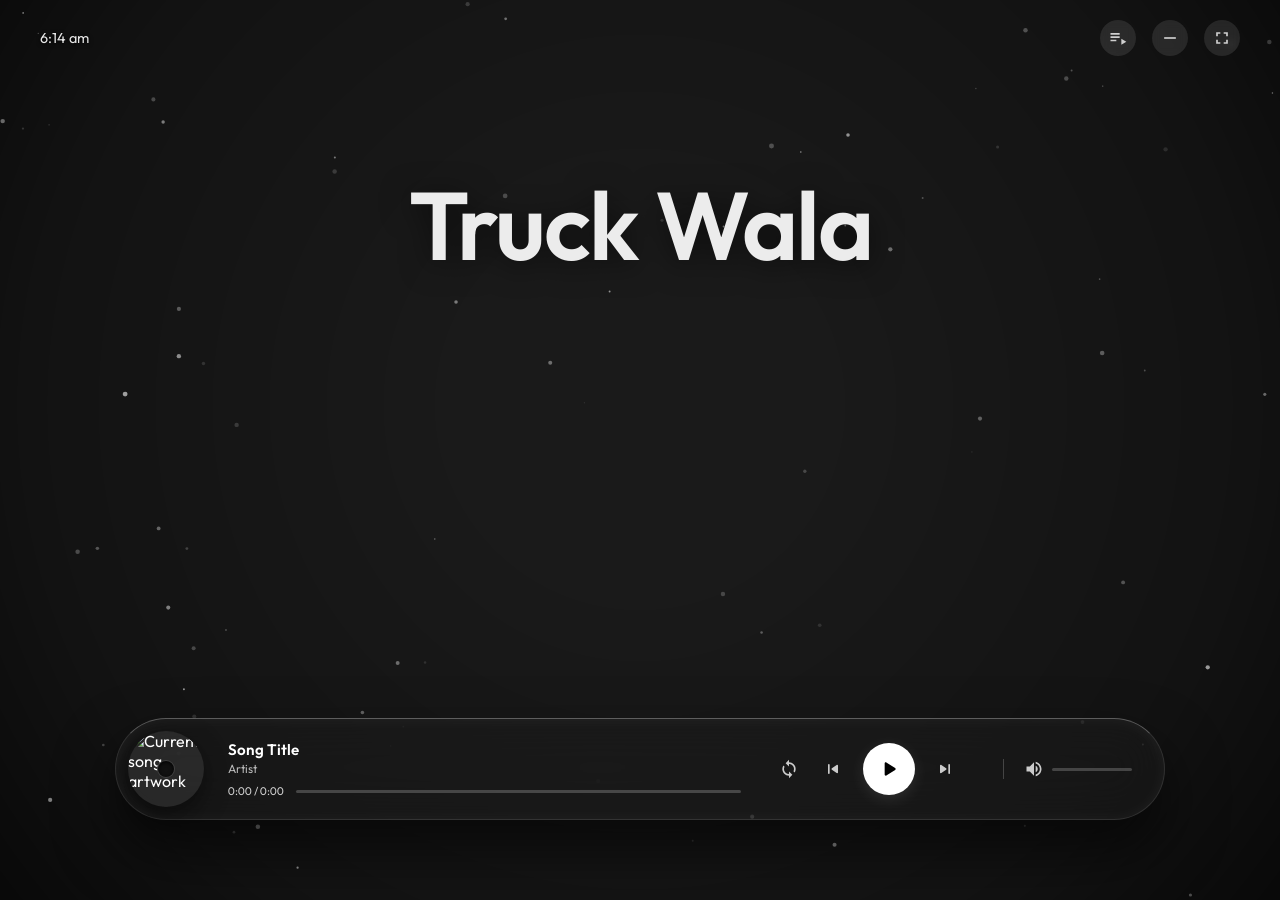
==== commit 6fd01fd5: "3rd Demo" ====
--- a/index.html
+++ b/index.html
@@ -88,7 +88,7 @@
           </div>
         </div>
 
-        <div class="setup-panel" id="setupPanel" hidden>
+        <form class="setup-panel" id="setupPanel" hidden onsubmit="return false;">
           <label><span>YOUTUBE PLAYLIST URL / ID</span><input id="playlistInput" type="text" placeholder="https://www.youtube.com/playlist?list=PL..." autocomplete="off"></label>
           <label><span>YOUTUBE DATA API KEY</span><input id="apiKeyInput" type="password" placeholder="AIza..." autocomplete="off"></label>
           <div class="setup-buttons">
@@ -96,7 +96,7 @@
             <button class="small-action" id="clearSettingsButton" type="button">Clear</button>
           </div>
           <p>For a static website, use a browser/referrer-restricted key and enable only YouTube Data API v3.</p>
-        </div>
+        </form>
 
         <div class="playlist-search">
           <input type="text" id="songSearch" placeholder="Search songs..." autocomplete="off" aria-label="Search songs">
